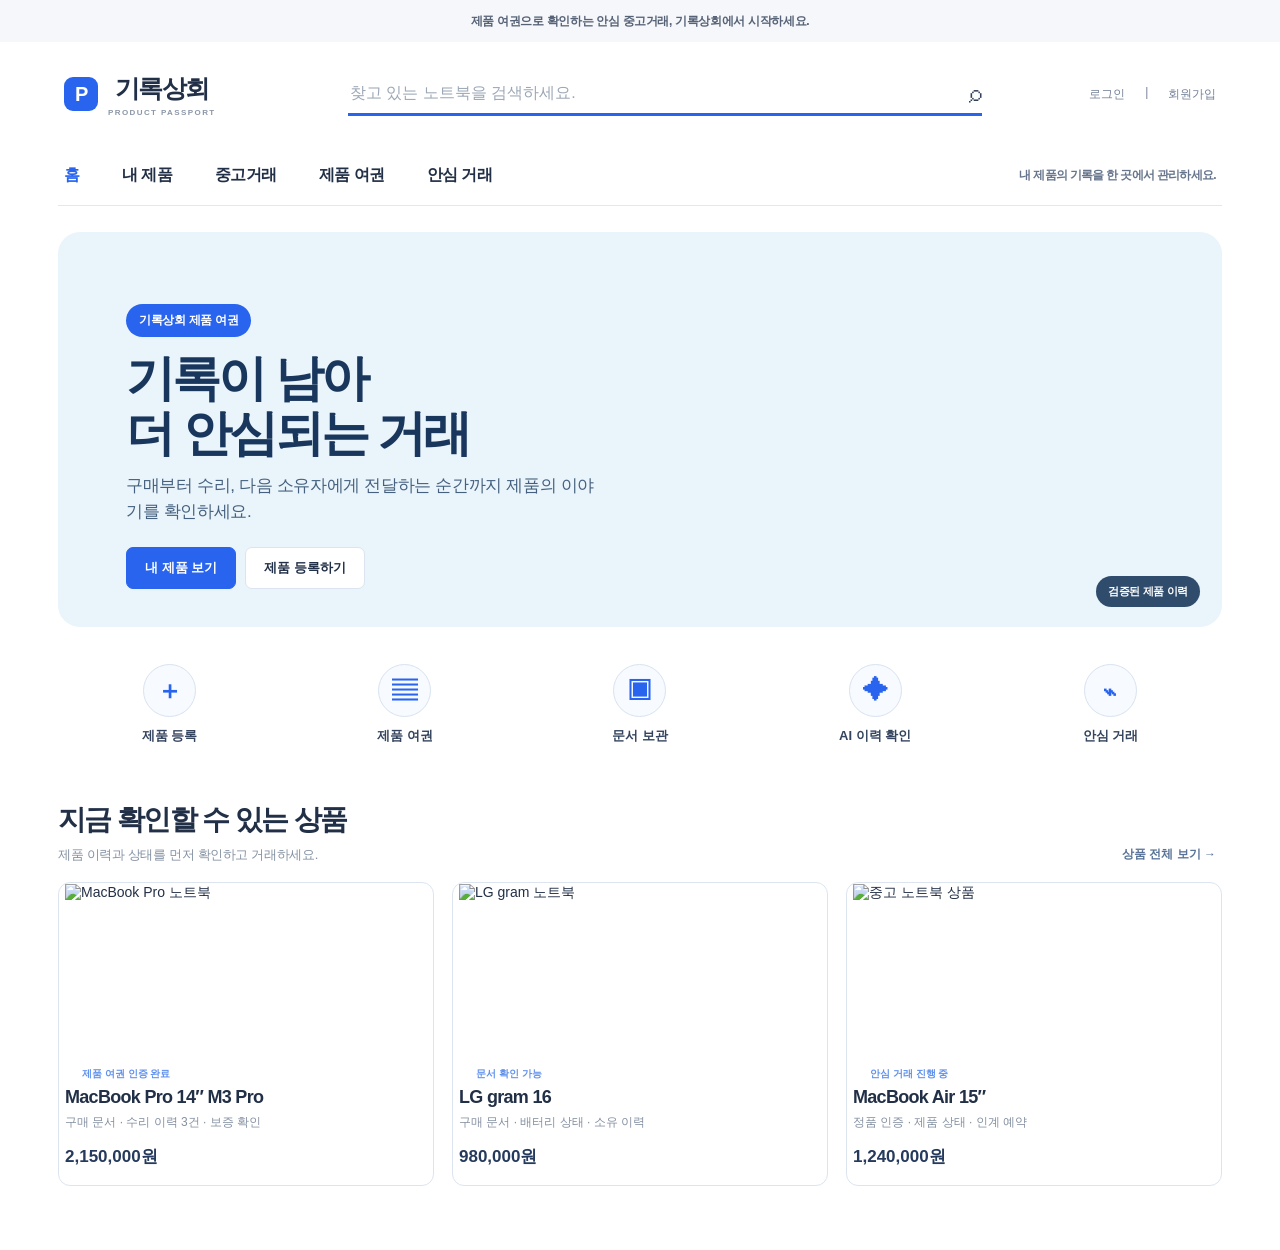
==== src/main/resources/static/index.html @ 80c83b2c "feat: 제품 여권 랜딩 페이지 추가" ====
<!doctype html>
<html lang="ko">
<head>
  <meta charset="utf-8">
  <meta name="viewport" content="width=device-width, initial-scale=1">
  <title>기록상회</title>
  <link rel="icon" type="image/svg+xml" href="/favicon.svg">
  <style>
    :root{--blue:#2864ee;--blue-50:#edf3ff;--ink:#223047;--muted:#8490a0;--line:#dce4ef;--panel:#fff;--canvas:#f4f7fb;--soft:#edf2f8;--green:#2f9b78;--orange:#f6a04b;--red:#ef7070}*{box-sizing:border-box}body{margin:0;background:var(--canvas);color:var(--ink);font-family:Pretendard,"Segoe UI","Malgun Gothic",sans-serif;font-size:12px;letter-spacing:-.35px}button,input,textarea{font:inherit}button{cursor:pointer;border:0;background:none;color:inherit}button:focus-visible,a:focus-visible,input:focus-visible{outline:2px solid var(--blue);outline-offset:2px}.app{min-height:100vh;display:flex}.side{position:fixed;inset:0 auto 0 0;width:190px;background:#fff;border-right:1px solid var(--line);padding:18px 9px;z-index:5}.logo{display:flex;align-items:center;gap:8px;padding:4px 8px 21px;font-size:13px;font-weight:800}.logo-mark{display:grid;place-items:center;width:23px;height:23px;border-radius:5px;background:var(--blue);color:#fff;font-size:13px}.logo small{display:block;color:#9ba6b6;font-size:7px;letter-spacing:1.1px;margin-top:2px;font-weight:600}.side-label{color:#a0aab9;font-size:7px;letter-spacing:1.4px;padding:10px 12px 7px}.nav{display:grid;gap:3px}.nav button{display:flex;width:100%;align-items:center;gap:9px;padding:9px 11px;border-radius:5px;text-align:left;color:#738196;font-size:10px}.nav button:hover{background:#f5f8fc}.nav button.active{background:#e8f0ff;color:var(--blue);font-weight:700}.nav-icon{width:14px;text-align:center;font-size:13px}.side-divider{height:1px;background:var(--line);margin:12px 8px}.account{position:absolute;bottom:16px;left:12px;right:12px;border:1px solid var(--line);border-radius:7px;padding:10px;display:flex;gap:8px;align-items:center;color:#78869a}.avatar{display:grid;place-items:center;width:20px;height:20px;border-radius:50%;background:#e7edf6;color:#8092ab;font-size:8px}.account strong{display:block;color:#5b6980;font-size:9px}.account span{display:block;font-size:7px;margin-top:3px}.main{margin-left:190px;min-width:0;flex:1}.top{height:48px;background:#fff;border-bottom:1px solid var(--line);display:flex;align-items:center;justify-content:space-between;padding:0 25px;font-size:9px;color:#8b97a8}.crumb{display:flex;align-items:center;gap:7px}.crumb strong{font-weight:600;color:#53627a}.top-right{display:flex;gap:18px;align-items:center}.page{display:none;max-width:1220px;margin:0 auto;padding:25px 32px 42px}.page.active{display:block}.page-title{display:flex;align-items:center;justify-content:space-between;margin-bottom:17px}.page-title h1{font-size:18px;letter-spacing:-.8px;margin:0 0 4px}.page-title p{margin:0;color:#8c98aa;font-size:9px}.button{border:1px solid var(--line);background:#fff;border-radius:4px;padding:7px 12px;font-size:9px;font-weight:600}.button.primary{background:var(--blue);border-color:var(--blue);color:#fff}.button.small{font-size:8px;padding:5px 9px}.summary{display:grid;grid-template-columns:repeat(3,1fr);gap:8px;margin-bottom:15px}.sum{background:#fff;border:1px solid var(--line);border-radius:6px;padding:11px 13px}.sum span{display:block;font-size:8px;color:#8f9aab;margin-bottom:7px}.sum strong{font-size:18px}.sum em{font-style:normal;color:#8f9aab;font-size:8px;margin-left:3px}.section-head{display:flex;justify-content:space-between;align-items:center;margin:13px 0 9px}.section-head h2{font-size:11px;margin:0}.search{width:160px;height:24px;border:1px solid var(--line);border-radius:4px;padding:0 8px;font-size:8px;background:#fff}.product-list{display:grid;gap:8px}.product{min-height:68px;display:grid;grid-template-columns:72px 1fr 86px;align-items:center;gap:12px;padding:9px;background:#fff;border:1px solid #cbd8eb;border-radius:6px}.laptop{height:47px;border-radius:4px;background:#e5ebf3;position:relative;overflow:hidden}.laptop:before{content:'';position:absolute;left:18px;right:18px;top:9px;height:25px;background:#c0ccdb;border-radius:2px}.laptop:after{content:'';position:absolute;left:10px;right:10px;bottom:8px;height:5px;background:#b3c0d0;border-radius:4px}.eyebrow{font-size:7px;color:#6091ed;font-weight:700}.product h3{font-size:10px;margin:3px 0}.meta{font-size:7px;color:#8e9aac}.chip{display:inline-block;background:#f0f4f9;border-radius:3px;padding:3px 5px;color:#7f8da1;font-size:7px;margin-top:5px}.product-action{text-align:right}.product-action button{border:1px solid #bdcbe0;border-radius:4px;padding:5px 8px;font-size:7px;color:#5a6f8f;background:#fff}.workspace{display:grid;grid-template-columns:145px minmax(0,1fr) 158px;min-height:440px;background:#fff;border:1px solid #bdcbe0;border-radius:6px;overflow:hidden}.passport-side{border-right:1px solid var(--line);padding:13px 10px}.mini-device{border:1px solid var(--line);padding:8px;border-radius:5px;font-size:8px;margin:12px 0}.mini-device .laptop{height:34px;margin-bottom:7px}.side-menu{display:grid;gap:3px}.side-menu button{font-size:8px;text-align:left;padding:7px;border-radius:4px;color:#7d8ca0}.side-menu button.active{background:#e8f0ff;color:var(--blue)}.passport-main{padding:16px}.passport-top{display:flex;justify-content:space-between;align-items:flex-start}.passport-top h2{font-size:15px;margin:0 0 4px}.passport-top p{font-size:8px;color:#8b98aa;margin:0}.timeline{border:1px solid #d6e0ed;border-radius:5px;margin-top:14px;padding:12px 16px}.timeline h3{font-size:9px;margin:0 0 12px}.event{position:relative;border-left:1px solid #cfd9e8;padding:0 0 15px 14px}.event:last-child{padding-bottom:0}.event:before{content:'';position:absolute;left:-4px;top:2px;width:6px;height:6px;background:var(--blue);border-radius:50%;box-shadow:0 0 0 2px #fff}.event .date{font-size:7px;color:#8491a2}.event strong{display:block;font-size:8px;margin:4px 0}.event p{margin:0;color:#7e8ba0;font-size:7px}.passport-right{border-left:1px solid var(--line);background:#fbfcfe;padding:13px 10px}.info-card{border:1px solid var(--line);border-radius:5px;padding:10px;margin-bottom:10px}.info-card h3{font-size:8px;margin:0 0 9px}.info-row{display:flex;justify-content:space-between;font-size:7px;color:#8794a6;margin:5px 0}.info-row b{color:#607090}.ai-card{background:#edf4ff;border-radius:5px;padding:9px}.ai-card h3{font-size:8px;margin:0 0 6px}.bubble{background:#fff;border-radius:4px;padding:7px;font-size:7px;color:#7b8aa2;margin:5px 0}.register{background:#fff;border:1px solid #bdcbe0;border-radius:6px;overflow:hidden}.register-bar{height:27px;border-bottom:1px solid var(--line);display:flex;align-items:center;justify-content:space-between;padding:0 13px;font-size:8px}.register-body{padding:21px 28px}.steps{display:flex;gap:42px;align-items:center;margin:12px 0 20px;color:#8b97a9;font-size:8px}.step{display:flex;align-items:center;gap:5px}.num{display:grid;place-items:center;border:1px solid #b7c4d5;width:14px;height:14px;border-radius:50%;font-size:7px}.step.active{color:var(--blue)}.step.active .num{background:var(--blue);color:#fff;border-color:var(--blue)}.two-col{display:grid;grid-template-columns:1fr 1.05fr;gap:10px}.form-card,.upload-card{border:1px solid #d5dfec;border-radius:5px;padding:13px}.form-card h3,.upload-card h3{font-size:9px;margin:0 0 10px}.field{margin:7px 0}.field label{font-size:7px;color:#8794a7;display:block;margin-bottom:3px}.field input{border:1px solid #d7e0ec;border-radius:3px;width:100%;height:24px;padding:0 7px;font-size:8px}.drop{height:72px;border:1px dashed #bdcce0;border-radius:4px;display:grid;place-items:center;color:#8b9ab0;font-size:8px;text-align:center}.doc-preview{margin-top:8px;background:#eaf2ff;border:1px solid #b9d1fa;border-radius:4px;padding:8px;font-size:7px;color:#6d82a5}.docs{display:grid;grid-template-columns:145px minmax(0,1fr);border:1px solid #bdcbe0;border-radius:6px;overflow:hidden;background:#fff}.docs-left{padding:13px 10px;border-right:1px solid var(--line)}.docs-right{padding:15px}.docs-right h2{font-size:14px;margin:0}.alert{margin:11px 0;border:1px solid #fac78f;background:#fff7ed;color:#b36e25;border-radius:4px;padding:8px;font-size:8px}.doc-row{display:grid;grid-template-columns:30px 1fr 88px 55px;align-items:center;gap:8px;border:1px solid var(--line);border-radius:4px;padding:8px;margin:7px 0;font-size:8px}.pdf{display:grid;place-items:center;width:27px;height:32px;border-radius:3px;background:#eff3f8;color:#8091a9;font-size:7px}.doc-row small{display:block;color:#8a97a9;font-size:7px;margin-top:3px}.open{color:var(--green)}.private{color:#6386c8}.market{display:grid;grid-template-columns:1fr 1.1fr;gap:12px}.market-card{background:#fff;border:1px solid #bdcbe0;border-radius:6px;padding:20px}.market-card h2{font-size:15px;margin:8px 0}.market-device{height:100px;background:#e6edf5;border-radius:5px;margin-bottom:13px;display:grid;place-items:center}.market-device .laptop{width:115px;height:66px}.price{font-weight:800;font-size:17px}.option{display:flex;gap:6px;margin:10px 0}.option button{border:1px solid var(--line);border-radius:4px;padding:6px 10px;font-size:8px}.option button.active{border-color:#b9d0fb;color:var(--blue);background:#edf4ff}.checklist{border:1px solid var(--line);border-radius:5px;padding:13px}.checklist h3{font-size:9px;margin:0 0 8px}.checklist p{font-size:8px;color:#7f8da1;margin:7px 0}.score{margin-top:13px;background:#eff5ff;padding:11px;border-radius:4px;color:#6385be;font-size:8px}.trade{background:#fff;border:1px solid #bdcbe0;border-radius:6px;padding:22px}.trade h2{font-size:16px;margin:0 0 6px}.progress{display:flex;justify-content:space-between;margin:24px 0}.progress-step{text-align:center;color:#8794a6;font-size:8px;flex:1;position:relative}.progress-step:before{content:'';display:block;margin:0 auto 6px;width:15px;height:15px;border:1px solid #b7c6da;border-radius:50%;background:#fff}.progress-step.done{color:var(--blue)}.progress-step.done:before{background:var(--blue);border-color:var(--blue);box-shadow:inset 0 0 0 4px #fff}.trade-summary{border:1px solid #d2deeb;border-radius:5px;padding:12px;display:flex;justify-content:space-between;align-items:center;font-size:8px}.handover{display:grid;grid-template-columns:1fr 1fr;gap:10px;margin:12px 0}.handover .info-card{margin:0;min-height:82px}.disabled{background:#e8edf4;color:#9aa6b6;border-color:#e8edf4;float:right;margin-top:4px}.back{color:#657a9c;font-size:8px;margin-bottom:8px}.mobile-menu{display:none}
    /* Readability scale */
    body{font-size:14px}.side{width:220px}.main{margin-left:220px}.logo{font-size:16px}.logo-mark{width:28px;height:28px;font-size:16px}.logo small{font-size:8px}.side-label{font-size:8px}.nav button{font-size:12px;padding:11px 12px}.nav-icon{font-size:15px}.account strong{font-size:11px}.account span{font-size:8px}.top{height:56px;font-size:11px}.page{max-width:1100px;padding:31px 40px 48px}.page-title h1{font-size:23px}.page-title p{font-size:11px}.button{font-size:11px;padding:9px 14px}.button.small{font-size:9px;padding:6px 10px}.sum span{font-size:10px}.sum strong{font-size:22px}.sum em{font-size:10px}.section-head h2{font-size:13px}.search{height:28px;width:185px;font-size:10px}.product{min-height:82px;grid-template-columns:85px 1fr 105px;padding:11px;gap:14px}.laptop{height:58px}.laptop:before{top:11px;height:31px}.product h3{font-size:12px}.eyebrow,.meta,.chip,.product-action button{font-size:9px}.chip{padding:4px 6px}.workspace{grid-template-columns:165px minmax(0,1fr) 185px;min-height:360px}.passport-side,.passport-right{padding:15px 12px}.mini-device,.side-menu button{font-size:10px}.passport-main{padding:20px}.passport-top h2{font-size:18px}.passport-top p,.timeline h3{font-size:10px}.event .date,.event p{font-size:9px}.event strong{font-size:10px}.info-card h3,.info-row,.ai-card h3,.bubble{font-size:9px}.register-bar{height:34px;font-size:10px}.register-body{padding:25px 32px}.steps{font-size:10px}.num{width:17px;height:17px;font-size:8px}.form-card h3,.upload-card h3{font-size:11px}.field label,.field input,.drop,.doc-preview{font-size:9px}.field input{height:29px}.docs-left,.docs-right{padding:18px}.docs-right h2{font-size:17px}.alert,.doc-row,.pdf,.doc-row small{font-size:9px}.market-card{padding:24px}.market-card h2{font-size:18px}.price{font-size:20px}.option button,.checklist h3,.checklist p,.score,.trade-summary,.progress-step,.back{font-size:10px}.trade h2{font-size:20px}.trade{padding:28px}
    @media(max-width:780px){.side{transform:translateX(-100%);transition:.2s}.side.open{transform:none}.main{margin-left:0}.top{padding:0 15px}.mobile-menu{display:block}.page{padding:22px 16px}.workspace{grid-template-columns:1fr}.passport-side,.passport-right{display:none}.summary{gap:5px}.sum{padding:10px}.product{grid-template-columns:60px 1fr 78px;gap:8px}.market,.two-col{grid-template-columns:1fr}.docs{grid-template-columns:1fr}.docs-left{display:none}.top-right{gap:7px}.top-right span{display:none}.doc-row{grid-template-columns:28px 1fr 50px}.doc-row .doc-state{display:none}}
    /* Screen 04: ownership transfer and QR handover */
    .handover-screen{background:#fff;border:1px solid #bdcbe0;border-radius:6px;overflow:hidden}.handover-bar{height:34px;border-bottom:1px solid var(--line);padding:0 14px;display:flex;align-items:center;justify-content:space-between;font-size:10px}.handover-body{padding:25px 32px}.handover-title{margin-bottom:18px}.handover-title h1{font-size:21px;margin:0 0 5px}.handover-title p{margin:0;color:#8795a7;font-size:10px}.handover-grid{display:grid;grid-template-columns:1fr 1.05fr;gap:12px}.handover-panel{border:1px solid #d3dfed;border-radius:5px;padding:14px}.handover-panel h2{font-size:11px;margin:0 0 11px}.transfer-product{display:flex;gap:10px;align-items:center;border:1px solid #d4e0ef;border-radius:4px;padding:9px}.transfer-product .laptop{width:57px;height:40px;flex-shrink:0}.transfer-product strong{display:block;font-size:9px}.transfer-product span{display:block;color:#8491a4;font-size:8px;margin-top:4px}.check-title{font-size:9px;font-weight:700;margin:15px 0 6px}.check-line{font-size:8px;color:#74839a;margin:5px 0}.check-line::before{content:'✓';display:inline-grid;place-items:center;width:11px;height:11px;border-radius:3px;background:var(--blue);color:#fff;font-size:7px;margin-right:5px}.qr-box{height:140px;background:#f8fafc;border:1px solid #d6e0ed;border-radius:5px;display:grid;place-items:center}.qr-copy{text-align:center;color:#8693a5;font-size:8px;margin-top:9px}.handover-footer{display:flex;justify-content:flex-end;margin-top:12px}.handover-footer .button{min-width:90px}@media(max-width:780px){.handover-body{padding:20px 16px}.handover-grid{grid-template-columns:1fr}.qr-box{height:120px}}
    /* Landing page */
    .landing-page{max-width:none;margin:0;padding:0 0 64px;background:#fff;min-height:100vh}.landing-shell{max-width:1220px;margin:0 auto;padding:0 28px}.landing-notice{height:42px;background:#f5f7fa;color:#566276;display:grid;place-items:center;font-size:12px;font-weight:700}.landing-head{height:104px;display:grid;grid-template-columns:260px minmax(260px,1fr) 210px;align-items:center;gap:30px}.landing-logo{display:flex;align-items:center;gap:10px;font-size:25px;font-weight:800;letter-spacing:-1.5px}.landing-logo .logo-mark{width:34px;height:34px;border-radius:9px;font-size:20px}.landing-logo small{display:block;font-size:8px;letter-spacing:1.4px;color:#8b97a8;margin-top:3px}.landing-search{border-bottom:3px solid var(--blue);display:flex;align-items:center;height:43px}.landing-search input{border:0;outline:0;width:100%;font-size:16px;color:#31425d}.landing-search input::placeholder{color:#9ca7b6}.landing-search span{font-size:25px;color:#2f405b}.landing-account{display:flex;justify-content:flex-end;gap:14px;color:#758198;font-size:12px}.landing-nav{height:60px;display:flex;align-items:center;gap:31px;border-bottom:1px solid #e3e8ef}.landing-nav button{font-size:16px;font-weight:800;letter-spacing:-.7px}.landing-nav button:first-child{color:var(--blue)}.landing-nav .landing-nav-more{margin-left:auto;color:#66758c;font-size:12px;font-weight:700}.landing-hero{position:relative;margin-top:26px;min-height:395px;overflow:hidden;border-radius:22px;background:#e9f4fb url('/images/hero-laptop-passport.png') center/cover no-repeat}.landing-copy{position:absolute;left:68px;top:72px;max-width:480px}.landing-copy .landing-eyebrow{display:inline-block;background:var(--blue);color:#fff;padding:8px 13px;border-radius:99px;font-size:12px;font-weight:800}.landing-copy h1{margin:14px 0 12px;font-size:49px;line-height:1.12;letter-spacing:-3px;color:#19365d}.landing-copy p{font-size:17px;line-height:1.55;color:#46617f;margin:0 0 22px}.landing-actions{display:flex;gap:9px}.landing-actions .button{padding:11px 18px;font-size:13px;border-radius:7px}.shortcut-grid{display:grid;grid-template-columns:repeat(5,1fr);gap:12px;margin:36px 0 55px}.shortcut{display:grid;justify-items:center;gap:10px;color:#34445e;font-size:13px;font-weight:800}.shortcut i{width:53px;height:53px;border:1px solid #d8e3f1;border-radius:50%;background:#f7faff;display:grid;place-items:center;color:var(--blue);font-style:normal;font-size:25px}.landing-section-head{display:flex;align-items:flex-end;justify-content:space-between;margin-bottom:18px}.landing-section-head h2{margin:0;font-size:28px;letter-spacing:-1.6px}.landing-section-head p{margin:7px 0 0;color:#8592a3;font-size:13px}.landing-section-head button{font-size:12px;color:#587298;font-weight:700}.landing-products{display:grid;grid-template-columns:repeat(3,1fr);gap:18px}.landing-product{overflow:hidden;border:1px solid #dce5ef;border-radius:12px;background:#fff;text-align:left;transition:transform .18s,box-shadow .18s}.landing-product:hover{transform:translateY(-3px);box-shadow:0 10px 25px rgba(46,77,116,.12)}.landing-product img{display:block;width:100%;height:180px;object-fit:cover}.landing-product:nth-child(2) img{object-position:70% center}.landing-product:nth-child(3) img{object-position:100% center}.landing-product-copy{padding:17px}.landing-product-copy .eyebrow{font-size:10px}.landing-product h3{margin:6px 0;font-size:18px;letter-spacing:-.7px}.landing-product p{margin:0;color:#8490a1;font-size:12px}.landing-price{display:block;margin-top:14px;font-size:17px;font-weight:800;color:#253a5c}.landing-badge{position:absolute;right:22px;bottom:20px;border-radius:99px;background:rgba(28,58,93,.9);color:#fff;padding:8px 12px;font-size:11px;font-weight:700}.landing-page~*{ }body:has(#landing.active){background:#fff}body:has(#landing.active) .side{display:none}body:has(#landing.active) .main{margin-left:0}body:has(#landing.active) .top{display:none}@media(max-width:780px){.landing-shell{padding:0 16px}.landing-notice{height:36px;font-size:10px}.landing-head{height:74px;grid-template-columns:1fr auto;gap:12px}.landing-logo{font-size:20px}.landing-logo .logo-mark{width:29px;height:29px}.landing-search{grid-row:2;grid-column:1/3;height:37px}.landing-head{height:123px}.landing-account{font-size:10px;gap:8px}.landing-nav{height:49px;gap:17px;overflow:auto}.landing-nav button{white-space:nowrap;font-size:13px}.landing-nav .landing-nav-more{display:none}.landing-hero{margin-top:17px;min-height:410px;background-position:65% center}.landing-copy{left:26px;top:42px;max-width:280px}.landing-copy h1{font-size:34px;letter-spacing:-2px}.landing-copy p{font-size:13px;max-width:235px}.landing-actions .button{font-size:11px;padding:9px 12px}.shortcut-grid{grid-template-columns:repeat(5,1fr);gap:4px;margin:26px 0 40px}.shortcut{font-size:10px;text-align:center}.shortcut i{width:41px;height:41px;font-size:19px}.landing-section-head h2{font-size:22px}.landing-products{grid-template-columns:1fr;gap:11px}.landing-product{display:grid;grid-template-columns:120px 1fr}.landing-product img{height:130px}.landing-product-copy{padding:14px}.landing-product h3{font-size:15px}.landing-price{font-size:14px;margin-top:8px}}
  </style>
</head>
<body>
  <div class="app">
    <aside class="side" id="side">
      <div class="logo"><span class="logo-mark">▣</span><span>기록상회<small>PRODUCT PASSPORT</small></span></div>
      <div class="side-label">WORKSPACE</div>
      <nav class="nav">
        <button class="active" data-page="home"><span class="nav-icon">▦</span>내 제품</button>
        <button data-page="documents"><span class="nav-icon">▧</span>문서 보관함</button>
        <button data-page="ai"><span class="nav-icon">✦</span>AI 이력 검색</button>
        <div class="side-divider"></div>
        <button data-page="trade"><span class="nav-icon">⇄</span>거래 · 소유권 이전</button>
      </nav>
      <div class="account"><span class="avatar">김</span><div><strong>김기록</strong><span>내 계정</span></div></div>
    </aside>
    <main class="main">
      <section class="landing-page page active" id="landing">
        <div class="landing-notice">제품 여권으로 확인하는 안심 중고거래, 기록상회에서 시작하세요.</div>
        <div class="landing-shell">
          <div class="landing-head">
            <button class="landing-logo" data-page="landing"><span class="logo-mark">P</span><span>기록상회<small>PRODUCT PASSPORT</small></span></button>
            <label class="landing-search"><input aria-label="상품 검색" placeholder="찾고 있는 노트북을 검색하세요."><span>⌕</span></label>
            <div class="landing-account"><button>로그인</button><span>|</span><button>회원가입</button></div>
          </div>
          <nav class="landing-nav">
            <button data-page="landing">홈</button><button data-page="home">내 제품</button><button data-page="market">중고거래</button><button data-page="passport">제품 여권</button><button data-page="trade">안심 거래</button><button class="landing-nav-more">내 제품의 기록을 한 곳에서 관리하세요.</button>
          </nav>
          <section class="landing-hero">
            <div class="landing-copy"><span class="landing-eyebrow">기록상회 제품 여권</span><h1>기록이 남아<br>더 안심되는 거래</h1><p>구매부터 수리, 다음 소유자에게 전달하는 순간까지 제품의 이야기를 확인하세요.</p><div class="landing-actions"><button class="button primary" data-page="home">내 제품 보기</button><button class="button" data-page="register">제품 등록하기</button></div></div>
            <span class="landing-badge">검증된 제품 이력</span>
          </section>
          <div class="shortcut-grid"><button class="shortcut" data-page="register"><i>＋</i><span>제품 등록</span></button><button class="shortcut" data-page="passport"><i>▤</i><span>제품 여권</span></button><button class="shortcut" data-page="documents"><i>▣</i><span>문서 보관</span></button><button class="shortcut" data-page="ai"><i>✦</i><span>AI 이력 확인</span></button><button class="shortcut" data-page="trade"><i>⌁</i><span>안심 거래</span></button></div>
          <div class="landing-section-head"><div><h2>지금 확인할 수 있는 상품</h2><p>제품 이력과 상태를 먼저 확인하고 거래하세요.</p></div><button data-page="market">상품 전체 보기 →</button></div>
          <div class="landing-products">
            <button class="landing-product" data-page="passport"><img src="/images/hero-laptop-passport.png" alt="MacBook Pro 노트북"><span class="landing-product-copy"><span class="eyebrow">제품 여권 인증 완료</span><h3>MacBook Pro 14″ M3 Pro</h3><p>구매 문서 · 수리 이력 3건 · 보증 확인</p><b class="landing-price">2,150,000원</b></span></button>
            <button class="landing-product" data-page="passport"><img src="/images/hero-laptop-passport.png" alt="LG gram 노트북"><span class="landing-product-copy"><span class="eyebrow">문서 확인 가능</span><h3>LG gram 16</h3><p>구매 문서 · 배터리 상태 · 소유 이력</p><b class="landing-price">980,000원</b></span></button>
            <button class="landing-product" data-page="passport"><img src="/images/hero-laptop-passport.png" alt="중고 노트북 상품"><span class="landing-product-copy"><span class="eyebrow">안심 거래 진행 중</span><h3>MacBook Air 15″</h3><p>정품 인증 · 제품 상태 · 인계 예약</p><b class="landing-price">1,240,000원</b></span></button>
          </div>
        </div>
      </section>
      <header class="top"><div class="crumb"><button class="mobile-menu" id="menu">☰</button><span>⌂</span><span>/</span><strong id="crumb">내 제품</strong></div><div class="top-right"><span>예시 데이터로 둘러보기</span><span>◦</span><span>기록이 만드는 더 나은 거래</span></div></header>

      <section class="page" id="home">
        <div class="page-title"><div><h1>내 제품</h1><p>함께한 시간부터 다음 주인까지, 제품의 이야기를 모아보세요.</p></div><button class="button primary" data-page="register">＋ 새 제품 등록</button></div>
        <div class="summary"><div class="sum"><span>등록 제품</span><strong>2</strong><em>개</em></div><div class="sum"><span>구매한 제품</span><strong>1</strong><em>개</em></div><div class="sum"><span>최근 업데이트</span><strong style="font-size:11px">2026.09.21</strong></div></div>
        <div class="section-head"><h2>등록된 제품</h2><input class="search" placeholder="⌕ 제품명 또는 사양 검색"></div>
        <div class="product-list">
          <article class="product"><div class="laptop"></div><div><span class="eyebrow">여권 인증 완료</span><h3>MacBook Pro 14″ M3 Pro</h3><div class="meta">Apple · 구매일 2024.02.14 · 보유 중</div><span class="chip">M3 Pro · 18GB · 512GB</span></div><div class="product-action"><button data-page="passport">여권 보기 →</button></div></article>
          <article class="product"><div class="laptop"></div><div><span class="eyebrow">등록 정보 있음</span><h3>LG gram 16</h3><div class="meta">LG전자 · 구매일 2023.09.20 · 보유 중</div><span class="chip">Core i5 · 16GB · 256GB</span></div><div class="product-action"><button data-page="passport">관리 시작하기</button></div></article>
        </div>
      </section>

      <section class="page" id="passport">
        <div class="page-title"><div><div class="back">← 내 제품</div><h1>MacBook Pro 14″ M3 Pro</h1><p>제품의 관리 기록과 공개 가능한 여권 정보를 확인하세요.</p></div><button class="button">＋ 이력 추가</button></div>
        <div class="workspace"><aside class="passport-side"><div class="eyebrow">PRODUCT PASSPORT</div><div class="mini-device"><div class="laptop"></div><strong>MacBook Pro 14″</strong><div class="meta">M3 Pro · 보유 중</div></div><div class="side-menu"><button class="active">이력 타임라인</button><button>문서 보관함</button><button>AI 이력 검색</button><button>소유권 이전</button></div></aside><div class="passport-main"><div class="passport-top"><div><h2>제품 생애주기</h2><p>기록된 관리 이력을 시간순으로 확인합니다.</p></div><button class="button small">＋ 이력 추가</button></div><div class="timeline"><h3>제품의 타임라인</h3><div class="event"><div class="date">2024.08.12 · 수리</div><strong>Apple 가로수길 · 탑케이스 정품 교체</strong><p>배터리 교체 완료 · 성능 100%</p></div><div class="event"><div class="date">2024.03.15 · 점검</div><strong>정기 하드웨어 무상 점검</strong><p>Apple 공식 서비스센터 · 정상 작동</p></div><div class="event"><div class="date">2023.02.14 · 구매</div><strong>제품의 첫 이야기가 시작됐어요</strong><p>Apple 공식 스토어 · 구매 영수증 첨부</p></div></div></div><aside class="passport-right"><div class="info-card"><h3>여권 요약</h3><div class="info-row"><span>구매일</span><b>2024.02.14</b></div><div class="info-row"><span>보증 만료</span><b style="color:var(--blue)">2027.02.13</b></div><div class="info-row"><span>소유 / 교체</span><b>1 / 1</b></div><div class="info-row"><span>공개 문서</span><b>3</b></div></div><div class="ai-card"><h3>AI 이력 검색</h3><div class="bubble">배터리 교체 이력이 있나요?</div><div class="bubble" style="background:#dfeeff;color:#4f78bd">네, 2024년 3월 공식 서비스센터에서 배터리를 교체했어요.</div><div class="bubble">제품 이력에 대해 물어보세요</div></div></aside></div>
      </section>

      <section class="page" id="register"><div class="register"><div class="register-bar"><b>기록상회</b><span>저장 나가기</span></div><div class="register-body"><div class="page-title"><div><h1>새 제품 등록</h1><p>제품의 첫 이야기를 기록하고 디지털 여권을 발급하세요.</p></div></div><div class="steps"><span class="step active"><b class="num">1</b>기본 정보</span><span class="step active"><b class="num">2</b>문서 업로드</span><span class="step"><b class="num">3</b>검토 · 저장</span></div><div class="two-col"><section class="form-card"><h3>노트북 정보</h3><div class="field"><label>제조사</label><input value="Apple"></div><div class="field"><label>모델명</label><input value="MacBook Pro 14″ M3 Pro"></div><div class="field"><label>시리얼 번호</label><input value="예: FVF5XKJXQ0SD"></div><p class="meta">제품 식별을 위해 필요한 정보만 수집합니다.</p></section><section class="upload-card"><h3>구매 문서 업로드</h3><div class="drop">＋<br>영수증 또는 명세서 파일을 올리세요<br><span class="meta">JPG, PNG, PDF · 최대 10MB</span></div><div class="doc-preview"><b>AI 추출 결과 · 사용자 확인 필요</b><br><br>구매일 <span style="margin-left:38px">2024.02.14</span><br>구매처 <span style="margin-left:38px">Apple 가로수길</span><button class="button small" style="float:right">수정하기</button></div></section></div><div style="text-align:right;margin-top:12px"><button class="button primary">검토하고 저장</button></div></div></div></section>

      <section class="page" id="documents"><div class="docs"><aside class="docs-left"><div class="eyebrow">PRODUCT PASSPORT</div><div class="side-menu" style="margin-top:15px"><button class="active">문서 보관함</button><button>영수증 1</button><button>수리 명세서 1</button><button>보증 문서 1</button></div></aside><div class="docs-right"><div class="page-title"><div><h2>MacBook Pro 14″ 문서</h2><p>문서별 공개 범위와 AI 검수 상태를 관리합니다.</p></div><button class="button primary">＋ 문서 업로드</button></div><div class="alert"><b>개인정보 안내</b><br>문서에 포함된 개인정보는 공개 전 마스킹이 필요합니다.</div><div class="doc-row"><span class="pdf">PDF</span><div><b>구매영수증.pdf</b><small>2024.02.14 · 1.2MB</small></div><span class="open">공개 · AI 검수 완료</span><button class="button small">공개 설정</button></div><div class="doc-row"><span class="pdf">PDF</span><div><b>AppleCare+ 보증서.pdf</b><small>2024.02.14 · 0.8MB</small></div><span class="open">공개 가능</span><button class="button small">공개 설정</button></div><div class="doc-row"><span class="pdf">PDF</span><div><b>수리명세서_240520.pdf</b><small>2024.05.20 · 0.9MB</small></div><span class="private">나만 보기</span><button class="button small">공개 설정</button></div></div></div></section>

      <section class="page" id="market"><div class="page-title"><div><div class="back">← 기록상회 마켓</div><h1>MacBook Pro 판매하기</h1><p>관리 이력과 제품 여권을 함께 보여주면 더 신뢰받을 수 있어요.</p></div></div><div class="market"><section class="market-card"><div class="market-device"><div class="laptop"></div></div><span class="eyebrow">여권 인증 완료</span><h2>MacBook Pro 14″ M3 Pro</h2><div class="meta">2023.12 구매 · 이력 3건</div><div class="price">2,150,000원</div><div class="option"><button class="active">즉시 거래</button><button>직거래 선호</button></div><div class="field"><label>판매 설명</label><input value="실사용으로 깨끗하게 관리한 제품입니다."></div></section><section class="market-card"><div class="checklist"><h3>구매자에게 공개되는 여권</h3><p>✓ 제품 최초 등록 정보</p><p>✓ 수리 / 점검 이력 3건</p><p>✓ 공개 문서 및 보증 기간</p></div><div class="checklist" style="margin-top:10px"><h3>공개되지 않는 정보</h3><p>이전 소유자의 연락처, 결제 정보, 비공개 문서는 전달되지 않아요.</p></div><div class="score"><b>신뢰 점수</b><strong style="float:right;font-size:16px">92 / 100</strong><br><br>공식 문서와 관리 이력이 확인된 제품입니다.</div><button class="button primary" style="float:right;margin-top:12px">판매글 미리보기</button></section></div></section>

      <section class="page" id="trade"><div class="trade"><div class="back">← 거래 상세 보기 #20260923</div><h2>거래 진행 중</h2><p class="meta">제품의 실물과 이력을 확인하고 다음 소유자에게 안전하게 전달하세요.</p><div class="progress"><span class="progress-step done">거래 준비</span><span class="progress-step done">현장 확인</span><span class="progress-step">제품 인수</span><span class="progress-step">소유권 이전</span></div><div class="trade-summary"><div><b>MacBook Pro 14″ M3 Pro</b><br><span class="meta">2,150,000원 · 구매자 김OO · 2026.09.21 14:00</span></div><a style="color:var(--blue)">제품 여권 보기</a></div><div class="handover"><div class="info-card"><h3>판매자가 해야 할 일</h3><div class="meta">✓ 제품의 외관·작동 상태 확인<br>✓ 구매자에게 QR 코드 제시</div></div><div class="info-card"><h3>구매자가 해야 할 일</h3><div class="meta">✓ 제품 실물·사양 확인<br>✓ 제품 여권과 소유권 인수</div></div></div><button class="button disabled">2차 확인을 완료한 뒤 진행</button></div></section>
    </main>
  </div>
  <script>
    const pageNames={home:'내 제품',passport:'제품 여권',register:'새 제품 등록',documents:'문서 보관함',ai:'AI 이력 검색',market:'중고 거래',trade:'거래 · 소유권 이전'};
    const show=(name)=>{const target=(name==='documents'||name==='ai')?'passport':name;document.querySelectorAll('.page').forEach(page=>page.classList.toggle('active',page.id===target));document.querySelectorAll('[data-page]').forEach(button=>button.classList.toggle('active',button.dataset.page===name));document.querySelector('#crumb').textContent=pageNames[name];document.querySelector('#side').classList.remove('open');window.scrollTo(0,0)};
    pageNames.landing='홈';
    document.addEventListener('click',(event)=>{const target=event.target.closest('[data-page]');if(target)show(target.dataset.page)});
    document.querySelector('#trade').innerHTML=`
      <div class="handover-screen">
        <div class="handover-bar"><b>기록상회</b><span>도움말</span></div>
        <div class="handover-body">
          <div class="handover-title"><h1>소유권 이전</h1><p>제품의 이력은 이어가고, 이전 소유자의 개인정보는 안전하게 분리합니다.</p></div>
          <div class="handover-grid">
            <section class="handover-panel">
              <h2>이전할 제품</h2>
              <div class="transfer-product"><div class="laptop"></div><div><span class="eyebrow">여권 인증 완료</span><strong>MacBook Pro 14″ M3 Pro</strong><span>DFP-81A-7D39 · 보유 중</span></div></div>
              <div class="check-title">전달되는 정보</div>
              <div class="check-line">제품 기본 정보와 공개된 이력</div>
              <div class="check-line">공개 문서와 보증 기간</div>
              <div class="check-line">제품 사용·관리 이력</div>
              <div class="check-title">전달되지 않는 정보</div>
              <div class="meta">이전 소유자의 이름, 연락처, 결제 정보와 비공개 문서는 전달되지 않습니다.</div>
            </section>
            <section class="handover-panel">
              <h2>일회성 인계 QR</h2>
              <div class="qr-box" aria-label="소유권 이전 QR 코드">
                <svg viewBox="0 0 150 150" width="112" height="112" aria-hidden="true"><rect width="150" height="150" fill="#fff"/><g fill="#17253b"><path d="M10 10h38v38H10zM17 17h24v24H17zM24 24h10v10H24zM102 10h38v38h-38zM109 17h24v24h-24zM116 24h10v10h-10zM10 102h38v38H10zM17 109h24v24H17zM24 116h10v10H24zM62 12h10v11H62zM78 20h11v10H78zM56 35h12v12H56zM74 42h10v10H74zM88 54h12v12H88zM56 62h10v10H56zM70 66h12v12H70zM88 74h10v10H88zM106 58h11v11h-11zM122 66h10v10h-10zM56 86h12v12H56zM72 94h10v10H72zM88 90h12v12H88zM106 86h12v12h-12zM122 102h10v12h-10zM56 110h10v10H56zM72 118h12v12H72zM92 110h10v12H92zM108 122h10v10h-10z"/></g></svg>
              </div>
              <div class="qr-copy">30분 후 만료 · 1회 사용<br><button class="button small" style="margin-top:7px">QR 코드 다시 생성</button></div>
            </section>
          </div>
          <div class="handover-footer"><button class="button primary">안전하게 소유권 이전</button></div>
        </div>
      </div>`;
    document.querySelector('#menu').addEventListener('click',()=>document.querySelector('#side').classList.toggle('open'));
  </script>
</body>
</html>
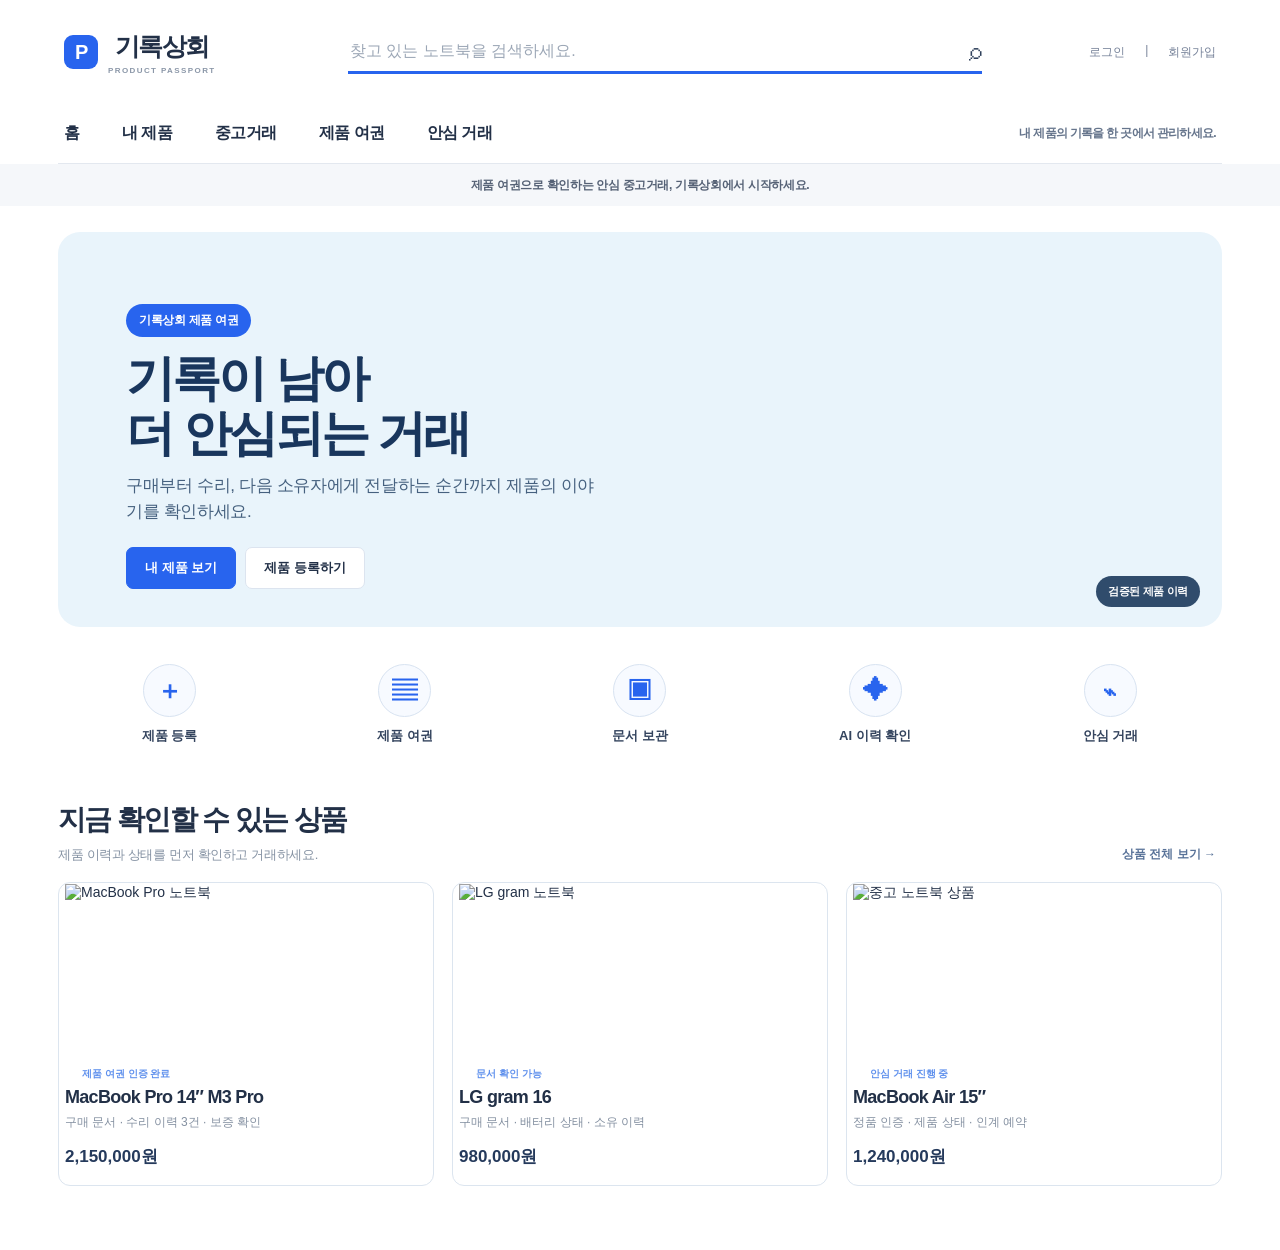
==== commit 84690f2f: "feat: 공통 상단 헤더 및 네비게이션 드롭다운 메뉴 추가" ====
--- a/src/main/resources/static/index.html
+++ b/src/main/resources/static/index.html
@@ -6,20 +6,32 @@
   <title>기록상회</title>
   <link rel="icon" type="image/svg+xml" href="/favicon.svg">
   <style>
-    :root{--blue:#2864ee;--blue-50:#edf3ff;--ink:#223047;--muted:#8490a0;--line:#dce4ef;--panel:#fff;--canvas:#f4f7fb;--soft:#edf2f8;--green:#2f9b78;--orange:#f6a04b;--red:#ef7070}*{box-sizing:border-box}body{margin:0;background:var(--canvas);color:var(--ink);font-family:Pretendard,"Segoe UI","Malgun Gothic",sans-serif;font-size:12px;letter-spacing:-.35px}button,input,textarea{font:inherit}button{cursor:pointer;border:0;background:none;color:inherit}button:focus-visible,a:focus-visible,input:focus-visible{outline:2px solid var(--blue);outline-offset:2px}.app{min-height:100vh;display:flex}.side{position:fixed;inset:0 auto 0 0;width:190px;background:#fff;border-right:1px solid var(--line);padding:18px 9px;z-index:5}.logo{display:flex;align-items:center;gap:8px;padding:4px 8px 21px;font-size:13px;font-weight:800}.logo-mark{display:grid;place-items:center;width:23px;height:23px;border-radius:5px;background:var(--blue);color:#fff;font-size:13px}.logo small{display:block;color:#9ba6b6;font-size:7px;letter-spacing:1.1px;margin-top:2px;font-weight:600}.side-label{color:#a0aab9;font-size:7px;letter-spacing:1.4px;padding:10px 12px 7px}.nav{display:grid;gap:3px}.nav button{display:flex;width:100%;align-items:center;gap:9px;padding:9px 11px;border-radius:5px;text-align:left;color:#738196;font-size:10px}.nav button:hover{background:#f5f8fc}.nav button.active{background:#e8f0ff;color:var(--blue);font-weight:700}.nav-icon{width:14px;text-align:center;font-size:13px}.side-divider{height:1px;background:var(--line);margin:12px 8px}.account{position:absolute;bottom:16px;left:12px;right:12px;border:1px solid var(--line);border-radius:7px;padding:10px;display:flex;gap:8px;align-items:center;color:#78869a}.avatar{display:grid;place-items:center;width:20px;height:20px;border-radius:50%;background:#e7edf6;color:#8092ab;font-size:8px}.account strong{display:block;color:#5b6980;font-size:9px}.account span{display:block;font-size:7px;margin-top:3px}.main{margin-left:190px;min-width:0;flex:1}.top{height:48px;background:#fff;border-bottom:1px solid var(--line);display:flex;align-items:center;justify-content:space-between;padding:0 25px;font-size:9px;color:#8b97a8}.crumb{display:flex;align-items:center;gap:7px}.crumb strong{font-weight:600;color:#53627a}.top-right{display:flex;gap:18px;align-items:center}.page{display:none;max-width:1220px;margin:0 auto;padding:25px 32px 42px}.page.active{display:block}.page-title{display:flex;align-items:center;justify-content:space-between;margin-bottom:17px}.page-title h1{font-size:18px;letter-spacing:-.8px;margin:0 0 4px}.page-title p{margin:0;color:#8c98aa;font-size:9px}.button{border:1px solid var(--line);background:#fff;border-radius:4px;padding:7px 12px;font-size:9px;font-weight:600}.button.primary{background:var(--blue);border-color:var(--blue);color:#fff}.button.small{font-size:8px;padding:5px 9px}.summary{display:grid;grid-template-columns:repeat(3,1fr);gap:8px;margin-bottom:15px}.sum{background:#fff;border:1px solid var(--line);border-radius:6px;padding:11px 13px}.sum span{display:block;font-size:8px;color:#8f9aab;margin-bottom:7px}.sum strong{font-size:18px}.sum em{font-style:normal;color:#8f9aab;font-size:8px;margin-left:3px}.section-head{display:flex;justify-content:space-between;align-items:center;margin:13px 0 9px}.section-head h2{font-size:11px;margin:0}.search{width:160px;height:24px;border:1px solid var(--line);border-radius:4px;padding:0 8px;font-size:8px;background:#fff}.product-list{display:grid;gap:8px}.product{min-height:68px;display:grid;grid-template-columns:72px 1fr 86px;align-items:center;gap:12px;padding:9px;background:#fff;border:1px solid #cbd8eb;border-radius:6px}.laptop{height:47px;border-radius:4px;background:#e5ebf3;position:relative;overflow:hidden}.laptop:before{content:'';position:absolute;left:18px;right:18px;top:9px;height:25px;background:#c0ccdb;border-radius:2px}.laptop:after{content:'';position:absolute;left:10px;right:10px;bottom:8px;height:5px;background:#b3c0d0;border-radius:4px}.eyebrow{font-size:7px;color:#6091ed;font-weight:700}.product h3{font-size:10px;margin:3px 0}.meta{font-size:7px;color:#8e9aac}.chip{display:inline-block;background:#f0f4f9;border-radius:3px;padding:3px 5px;color:#7f8da1;font-size:7px;margin-top:5px}.product-action{text-align:right}.product-action button{border:1px solid #bdcbe0;border-radius:4px;padding:5px 8px;font-size:7px;color:#5a6f8f;background:#fff}.workspace{display:grid;grid-template-columns:145px minmax(0,1fr) 158px;min-height:440px;background:#fff;border:1px solid #bdcbe0;border-radius:6px;overflow:hidden}.passport-side{border-right:1px solid var(--line);padding:13px 10px}.mini-device{border:1px solid var(--line);padding:8px;border-radius:5px;font-size:8px;margin:12px 0}.mini-device .laptop{height:34px;margin-bottom:7px}.side-menu{display:grid;gap:3px}.side-menu button{font-size:8px;text-align:left;padding:7px;border-radius:4px;color:#7d8ca0}.side-menu button.active{background:#e8f0ff;color:var(--blue)}.passport-main{padding:16px}.passport-top{display:flex;justify-content:space-between;align-items:flex-start}.passport-top h2{font-size:15px;margin:0 0 4px}.passport-top p{font-size:8px;color:#8b98aa;margin:0}.timeline{border:1px solid #d6e0ed;border-radius:5px;margin-top:14px;padding:12px 16px}.timeline h3{font-size:9px;margin:0 0 12px}.event{position:relative;border-left:1px solid #cfd9e8;padding:0 0 15px 14px}.event:last-child{padding-bottom:0}.event:before{content:'';position:absolute;left:-4px;top:2px;width:6px;height:6px;background:var(--blue);border-radius:50%;box-shadow:0 0 0 2px #fff}.event .date{font-size:7px;color:#8491a2}.event strong{display:block;font-size:8px;margin:4px 0}.event p{margin:0;color:#7e8ba0;font-size:7px}.passport-right{border-left:1px solid var(--line);background:#fbfcfe;padding:13px 10px}.info-card{border:1px solid var(--line);border-radius:5px;padding:10px;margin-bottom:10px}.info-card h3{font-size:8px;margin:0 0 9px}.info-row{display:flex;justify-content:space-between;font-size:7px;color:#8794a6;margin:5px 0}.info-row b{color:#607090}.ai-card{background:#edf4ff;border-radius:5px;padding:9px}.ai-card h3{font-size:8px;margin:0 0 6px}.bubble{background:#fff;border-radius:4px;padding:7px;font-size:7px;color:#7b8aa2;margin:5px 0}.register{background:#fff;border:1px solid #bdcbe0;border-radius:6px;overflow:hidden}.register-bar{height:27px;border-bottom:1px solid var(--line);display:flex;align-items:center;justify-content:space-between;padding:0 13px;font-size:8px}.register-body{padding:21px 28px}.steps{display:flex;gap:42px;align-items:center;margin:12px 0 20px;color:#8b97a9;font-size:8px}.step{display:flex;align-items:center;gap:5px}.num{display:grid;place-items:center;border:1px solid #b7c4d5;width:14px;height:14px;border-radius:50%;font-size:7px}.step.active{color:var(--blue)}.step.active .num{background:var(--blue);color:#fff;border-color:var(--blue)}.two-col{display:grid;grid-template-columns:1fr 1.05fr;gap:10px}.form-card,.upload-card{border:1px solid #d5dfec;border-radius:5px;padding:13px}.form-card h3,.upload-card h3{font-size:9px;margin:0 0 10px}.field{margin:7px 0}.field label{font-size:7px;color:#8794a7;display:block;margin-bottom:3px}.field input{border:1px solid #d7e0ec;border-radius:3px;width:100%;height:24px;padding:0 7px;font-size:8px}.drop{height:72px;border:1px dashed #bdcce0;border-radius:4px;display:grid;place-items:center;color:#8b9ab0;font-size:8px;text-align:center}.doc-preview{margin-top:8px;background:#eaf2ff;border:1px solid #b9d1fa;border-radius:4px;padding:8px;font-size:7px;color:#6d82a5}.docs{display:grid;grid-template-columns:145px minmax(0,1fr);border:1px solid #bdcbe0;border-radius:6px;overflow:hidden;background:#fff}.docs-left{padding:13px 10px;border-right:1px solid var(--line)}.docs-right{padding:15px}.docs-right h2{font-size:14px;margin:0}.alert{margin:11px 0;border:1px solid #fac78f;background:#fff7ed;color:#b36e25;border-radius:4px;padding:8px;font-size:8px}.doc-row{display:grid;grid-template-columns:30px 1fr 88px 55px;align-items:center;gap:8px;border:1px solid var(--line);border-radius:4px;padding:8px;margin:7px 0;font-size:8px}.pdf{display:grid;place-items:center;width:27px;height:32px;border-radius:3px;background:#eff3f8;color:#8091a9;font-size:7px}.doc-row small{display:block;color:#8a97a9;font-size:7px;margin-top:3px}.open{color:var(--green)}.private{color:#6386c8}.market{display:grid;grid-template-columns:1fr 1.1fr;gap:12px}.market-card{background:#fff;border:1px solid #bdcbe0;border-radius:6px;padding:20px}.market-card h2{font-size:15px;margin:8px 0}.market-device{height:100px;background:#e6edf5;border-radius:5px;margin-bottom:13px;display:grid;place-items:center}.market-device .laptop{width:115px;height:66px}.price{font-weight:800;font-size:17px}.option{display:flex;gap:6px;margin:10px 0}.option button{border:1px solid var(--line);border-radius:4px;padding:6px 10px;font-size:8px}.option button.active{border-color:#b9d0fb;color:var(--blue);background:#edf4ff}.checklist{border:1px solid var(--line);border-radius:5px;padding:13px}.checklist h3{font-size:9px;margin:0 0 8px}.checklist p{font-size:8px;color:#7f8da1;margin:7px 0}.score{margin-top:13px;background:#eff5ff;padding:11px;border-radius:4px;color:#6385be;font-size:8px}.trade{background:#fff;border:1px solid #bdcbe0;border-radius:6px;padding:22px}.trade h2{font-size:16px;margin:0 0 6px}.progress{display:flex;justify-content:space-between;margin:24px 0}.progress-step{text-align:center;color:#8794a6;font-size:8px;flex:1;position:relative}.progress-step:before{content:'';display:block;margin:0 auto 6px;width:15px;height:15px;border:1px solid #b7c6da;border-radius:50%;background:#fff}.progress-step.done{color:var(--blue)}.progress-step.done:before{background:var(--blue);border-color:var(--blue);box-shadow:inset 0 0 0 4px #fff}.trade-summary{border:1px solid #d2deeb;border-radius:5px;padding:12px;display:flex;justify-content:space-between;align-items:center;font-size:8px}.handover{display:grid;grid-template-columns:1fr 1fr;gap:10px;margin:12px 0}.handover .info-card{margin:0;min-height:82px}.disabled{background:#e8edf4;color:#9aa6b6;border-color:#e8edf4;float:right;margin-top:4px}.back{color:#657a9c;font-size:8px;margin-bottom:8px}.mobile-menu{display:none}
+    :root{--blue:#2864ee;--blue-50:#edf3ff;--ink:#223047;--muted:#8490a0;--line:#dce4ef;--panel:#fff;--canvas:#f4f7fb;--soft:#edf2f8;--green:#2f9b78;--orange:#f6a04b;--red:#ef7070}*{box-sizing:border-box}body{margin:0;background:var(--canvas);color:var(--ink);font-family:Pretendard,"Segoe UI","Malgun Gothic",sans-serif;font-size:12px;letter-spacing:-.35px}button,input,textarea{font:inherit}button{cursor:pointer;border:0;background:none;color:inherit}button:focus-visible,a:focus-visible,input:focus-visible{outline:2px solid var(--blue);outline-offset:2px}.app{min-height:100vh;display:flex}.side{position:fixed;inset:var(--hh,165px) auto 0 0;width:190px;background:#fff;border-right:1px solid var(--line);padding:18px 9px;z-index:5}.logo{display:flex;align-items:center;gap:8px;padding:4px 8px 21px;font-size:13px;font-weight:800}.logo-mark{display:grid;place-items:center;width:23px;height:23px;border-radius:5px;background:var(--blue);color:#fff;font-size:13px}.logo small{display:block;color:#9ba6b6;font-size:7px;letter-spacing:1.1px;margin-top:2px;font-weight:600}.side-label{color:#a0aab9;font-size:7px;letter-spacing:1.4px;padding:10px 12px 7px}.nav{display:grid;gap:3px}.nav button{display:flex;width:100%;align-items:center;gap:9px;padding:9px 11px;border-radius:5px;text-align:left;color:#738196;font-size:10px}.nav button:hover{background:#f5f8fc}.nav button.active{background:#e8f0ff;color:var(--blue);font-weight:700}.nav-icon{width:14px;text-align:center;font-size:13px}.side-divider{height:1px;background:var(--line);margin:12px 8px}.account{position:absolute;bottom:16px;left:12px;right:12px;border:1px solid var(--line);border-radius:7px;padding:10px;display:flex;gap:8px;align-items:center;color:#78869a}.avatar{display:grid;place-items:center;width:20px;height:20px;border-radius:50%;background:#e7edf6;color:#8092ab;font-size:8px}.account strong{display:block;color:#5b6980;font-size:9px}.account span{display:block;font-size:7px;margin-top:3px}.main{margin-left:190px;min-width:0;flex:1}.top{height:48px;background:#fff;border-bottom:1px solid var(--line);display:flex;align-items:center;justify-content:space-between;padding:0 25px;font-size:9px;color:#8b97a8}.crumb{display:flex;align-items:center;gap:7px}.crumb strong{font-weight:600;color:#53627a}.top-right{display:flex;gap:18px;align-items:center}.page{display:none;max-width:1220px;margin:0 auto;padding:25px 32px 42px}.page.active{display:block}.page-title{display:flex;align-items:center;justify-content:space-between;margin-bottom:17px}.page-title h1{font-size:18px;letter-spacing:-.8px;margin:0 0 4px}.page-title p{margin:0;color:#8c98aa;font-size:9px}.button{border:1px solid var(--line);background:#fff;border-radius:4px;padding:7px 12px;font-size:9px;font-weight:600}.button.primary{background:var(--blue);border-color:var(--blue);color:#fff}.button.small{font-size:8px;padding:5px 9px}.summary{display:grid;grid-template-columns:repeat(3,1fr);gap:8px;margin-bottom:15px}.sum{background:#fff;border:1px solid var(--line);border-radius:6px;padding:11px 13px}.sum span{display:block;font-size:8px;color:#8f9aab;margin-bottom:7px}.sum strong{font-size:18px}.sum em{font-style:normal;color:#8f9aab;font-size:8px;margin-left:3px}.section-head{display:flex;justify-content:space-between;align-items:center;margin:13px 0 9px}.section-head h2{font-size:11px;margin:0}.search{width:160px;height:24px;border:1px solid var(--line);border-radius:4px;padding:0 8px;font-size:8px;background:#fff}.product-list{display:grid;gap:8px}.product{min-height:68px;display:grid;grid-template-columns:72px 1fr 86px;align-items:center;gap:12px;padding:9px;background:#fff;border:1px solid #cbd8eb;border-radius:6px}.laptop{height:47px;border-radius:4px;background:#e5ebf3;position:relative;overflow:hidden}.laptop:before{content:'';position:absolute;left:18px;right:18px;top:9px;height:25px;background:#c0ccdb;border-radius:2px}.laptop:after{content:'';position:absolute;left:10px;right:10px;bottom:8px;height:5px;background:#b3c0d0;border-radius:4px}.eyebrow{font-size:7px;color:#6091ed;font-weight:700}.product h3{font-size:10px;margin:3px 0}.meta{font-size:7px;color:#8e9aac}.chip{display:inline-block;background:#f0f4f9;border-radius:3px;padding:3px 5px;color:#7f8da1;font-size:7px;margin-top:5px}.product-action{text-align:right}.product-action button{border:1px solid #bdcbe0;border-radius:4px;padding:5px 8px;font-size:7px;color:#5a6f8f;background:#fff}.workspace{display:grid;grid-template-columns:145px minmax(0,1fr) 158px;min-height:440px;background:#fff;border:1px solid #bdcbe0;border-radius:6px;overflow:hidden}.passport-side{border-right:1px solid var(--line);padding:13px 10px}.mini-device{border:1px solid var(--line);padding:8px;border-radius:5px;font-size:8px;margin:12px 0}.mini-device .laptop{height:34px;margin-bottom:7px}.side-menu{display:grid;gap:3px}.side-menu button{font-size:8px;text-align:left;padding:7px;border-radius:4px;color:#7d8ca0}.side-menu button.active{background:#e8f0ff;color:var(--blue)}.passport-main{padding:16px}.passport-top{display:flex;justify-content:space-between;align-items:flex-start}.passport-top h2{font-size:15px;margin:0 0 4px}.passport-top p{font-size:8px;color:#8b98aa;margin:0}.timeline{border:1px solid #d6e0ed;border-radius:5px;margin-top:14px;padding:12px 16px}.timeline h3{font-size:9px;margin:0 0 12px}.event{position:relative;border-left:1px solid #cfd9e8;padding:0 0 15px 14px}.event:last-child{padding-bottom:0}.event:before{content:'';position:absolute;left:-4px;top:2px;width:6px;height:6px;background:var(--blue);border-radius:50%;box-shadow:0 0 0 2px #fff}.event .date{font-size:7px;color:#8491a2}.event strong{display:block;font-size:8px;margin:4px 0}.event p{margin:0;color:#7e8ba0;font-size:7px}.passport-right{border-left:1px solid var(--line);background:#fbfcfe;padding:13px 10px}.info-card{border:1px solid var(--line);border-radius:5px;padding:10px;margin-bottom:10px}.info-card h3{font-size:8px;margin:0 0 9px}.info-row{display:flex;justify-content:space-between;font-size:7px;color:#8794a6;margin:5px 0}.info-row b{color:#607090}.ai-card{background:#edf4ff;border-radius:5px;padding:9px}.ai-card h3{font-size:8px;margin:0 0 6px}.bubble{background:#fff;border-radius:4px;padding:7px;font-size:7px;color:#7b8aa2;margin:5px 0}.register{background:#fff;border:1px solid #bdcbe0;border-radius:6px;overflow:hidden}.register-bar{height:27px;border-bottom:1px solid var(--line);display:flex;align-items:center;justify-content:space-between;padding:0 13px;font-size:8px}.register-body{padding:21px 28px}.steps{display:flex;gap:42px;align-items:center;margin:12px 0 20px;color:#8b97a9;font-size:8px}.step{display:flex;align-items:center;gap:5px}.num{display:grid;place-items:center;border:1px solid #b7c4d5;width:14px;height:14px;border-radius:50%;font-size:7px}.step.active{color:var(--blue)}.step.active .num{background:var(--blue);color:#fff;border-color:var(--blue)}.two-col{display:grid;grid-template-columns:1fr 1.05fr;gap:10px}.form-card,.upload-card{border:1px solid #d5dfec;border-radius:5px;padding:13px}.form-card h3,.upload-card h3{font-size:9px;margin:0 0 10px}.field{margin:7px 0}.field label{font-size:7px;color:#8794a7;display:block;margin-bottom:3px}.field input{border:1px solid #d7e0ec;border-radius:3px;width:100%;height:24px;padding:0 7px;font-size:8px}.drop{height:72px;border:1px dashed #bdcce0;border-radius:4px;display:grid;place-items:center;color:#8b9ab0;font-size:8px;text-align:center}.doc-preview{margin-top:8px;background:#eaf2ff;border:1px solid #b9d1fa;border-radius:4px;padding:8px;font-size:7px;color:#6d82a5}.docs{display:grid;grid-template-columns:145px minmax(0,1fr);border:1px solid #bdcbe0;border-radius:6px;overflow:hidden;background:#fff}.docs-left{padding:13px 10px;border-right:1px solid var(--line)}.docs-right{padding:15px}.docs-right h2{font-size:14px;margin:0}.alert{margin:11px 0;border:1px solid #fac78f;background:#fff7ed;color:#b36e25;border-radius:4px;padding:8px;font-size:8px}.doc-row{display:grid;grid-template-columns:30px 1fr 88px 55px;align-items:center;gap:8px;border:1px solid var(--line);border-radius:4px;padding:8px;margin:7px 0;font-size:8px}.pdf{display:grid;place-items:center;width:27px;height:32px;border-radius:3px;background:#eff3f8;color:#8091a9;font-size:7px}.doc-row small{display:block;color:#8a97a9;font-size:7px;margin-top:3px}.open{color:var(--green)}.private{color:#6386c8}.market{display:grid;grid-template-columns:1fr 1.1fr;gap:12px}.market-card{background:#fff;border:1px solid #bdcbe0;border-radius:6px;padding:20px}.market-card h2{font-size:15px;margin:8px 0}.market-device{height:100px;background:#e6edf5;border-radius:5px;margin-bottom:13px;display:grid;place-items:center}.market-device .laptop{width:115px;height:66px}.price{font-weight:800;font-size:17px}.option{display:flex;gap:6px;margin:10px 0}.option button{border:1px solid var(--line);border-radius:4px;padding:6px 10px;font-size:8px}.option button.active{border-color:#b9d0fb;color:var(--blue);background:#edf4ff}.checklist{border:1px solid var(--line);border-radius:5px;padding:13px}.checklist h3{font-size:9px;margin:0 0 8px}.checklist p{font-size:8px;color:#7f8da1;margin:7px 0}.score{margin-top:13px;background:#eff5ff;padding:11px;border-radius:4px;color:#6385be;font-size:8px}.trade{background:#fff;border:1px solid #bdcbe0;border-radius:6px;padding:22px}.trade h2{font-size:16px;margin:0 0 6px}.progress{display:flex;justify-content:space-between;margin:24px 0}.progress-step{text-align:center;color:#8794a6;font-size:8px;flex:1;position:relative}.progress-step:before{content:'';display:block;margin:0 auto 6px;width:15px;height:15px;border:1px solid #b7c6da;border-radius:50%;background:#fff}.progress-step.done{color:var(--blue)}.progress-step.done:before{background:var(--blue);border-color:var(--blue);box-shadow:inset 0 0 0 4px #fff}.trade-summary{border:1px solid #d2deeb;border-radius:5px;padding:12px;display:flex;justify-content:space-between;align-items:center;font-size:8px}.handover{display:grid;grid-template-columns:1fr 1fr;gap:10px;margin:12px 0}.handover .info-card{margin:0;min-height:82px}.disabled{background:#e8edf4;color:#9aa6b6;border-color:#e8edf4;float:right;margin-top:4px}.back{color:#657a9c;font-size:8px;margin-bottom:8px}.mobile-menu{display:none}
     /* Readability scale */
     body{font-size:14px}.side{width:220px}.main{margin-left:220px}.logo{font-size:16px}.logo-mark{width:28px;height:28px;font-size:16px}.logo small{font-size:8px}.side-label{font-size:8px}.nav button{font-size:12px;padding:11px 12px}.nav-icon{font-size:15px}.account strong{font-size:11px}.account span{font-size:8px}.top{height:56px;font-size:11px}.page{max-width:1100px;padding:31px 40px 48px}.page-title h1{font-size:23px}.page-title p{font-size:11px}.button{font-size:11px;padding:9px 14px}.button.small{font-size:9px;padding:6px 10px}.sum span{font-size:10px}.sum strong{font-size:22px}.sum em{font-size:10px}.section-head h2{font-size:13px}.search{height:28px;width:185px;font-size:10px}.product{min-height:82px;grid-template-columns:85px 1fr 105px;padding:11px;gap:14px}.laptop{height:58px}.laptop:before{top:11px;height:31px}.product h3{font-size:12px}.eyebrow,.meta,.chip,.product-action button{font-size:9px}.chip{padding:4px 6px}.workspace{grid-template-columns:165px minmax(0,1fr) 185px;min-height:360px}.passport-side,.passport-right{padding:15px 12px}.mini-device,.side-menu button{font-size:10px}.passport-main{padding:20px}.passport-top h2{font-size:18px}.passport-top p,.timeline h3{font-size:10px}.event .date,.event p{font-size:9px}.event strong{font-size:10px}.info-card h3,.info-row,.ai-card h3,.bubble{font-size:9px}.register-bar{height:34px;font-size:10px}.register-body{padding:25px 32px}.steps{font-size:10px}.num{width:17px;height:17px;font-size:8px}.form-card h3,.upload-card h3{font-size:11px}.field label,.field input,.drop,.doc-preview{font-size:9px}.field input{height:29px}.docs-left,.docs-right{padding:18px}.docs-right h2{font-size:17px}.alert,.doc-row,.pdf,.doc-row small{font-size:9px}.market-card{padding:24px}.market-card h2{font-size:18px}.price{font-size:20px}.option button,.checklist h3,.checklist p,.score,.trade-summary,.progress-step,.back{font-size:10px}.trade h2{font-size:20px}.trade{padding:28px}
     @media(max-width:780px){.side{transform:translateX(-100%);transition:.2s}.side.open{transform:none}.main{margin-left:0}.top{padding:0 15px}.mobile-menu{display:block}.page{padding:22px 16px}.workspace{grid-template-columns:1fr}.passport-side,.passport-right{display:none}.summary{gap:5px}.sum{padding:10px}.product{grid-template-columns:60px 1fr 78px;gap:8px}.market,.two-col{grid-template-columns:1fr}.docs{grid-template-columns:1fr}.docs-left{display:none}.top-right{gap:7px}.top-right span{display:none}.doc-row{grid-template-columns:28px 1fr 50px}.doc-row .doc-state{display:none}}
     /* Screen 04: ownership transfer and QR handover */
     .handover-screen{background:#fff;border:1px solid #bdcbe0;border-radius:6px;overflow:hidden}.handover-bar{height:34px;border-bottom:1px solid var(--line);padding:0 14px;display:flex;align-items:center;justify-content:space-between;font-size:10px}.handover-body{padding:25px 32px}.handover-title{margin-bottom:18px}.handover-title h1{font-size:21px;margin:0 0 5px}.handover-title p{margin:0;color:#8795a7;font-size:10px}.handover-grid{display:grid;grid-template-columns:1fr 1.05fr;gap:12px}.handover-panel{border:1px solid #d3dfed;border-radius:5px;padding:14px}.handover-panel h2{font-size:11px;margin:0 0 11px}.transfer-product{display:flex;gap:10px;align-items:center;border:1px solid #d4e0ef;border-radius:4px;padding:9px}.transfer-product .laptop{width:57px;height:40px;flex-shrink:0}.transfer-product strong{display:block;font-size:9px}.transfer-product span{display:block;color:#8491a4;font-size:8px;margin-top:4px}.check-title{font-size:9px;font-weight:700;margin:15px 0 6px}.check-line{font-size:8px;color:#74839a;margin:5px 0}.check-line::before{content:'✓';display:inline-grid;place-items:center;width:11px;height:11px;border-radius:3px;background:var(--blue);color:#fff;font-size:7px;margin-right:5px}.qr-box{height:140px;background:#f8fafc;border:1px solid #d6e0ed;border-radius:5px;display:grid;place-items:center}.qr-copy{text-align:center;color:#8693a5;font-size:8px;margin-top:9px}.handover-footer{display:flex;justify-content:flex-end;margin-top:12px}.handover-footer .button{min-width:90px}@media(max-width:780px){.handover-body{padding:20px 16px}.handover-grid{grid-template-columns:1fr}.qr-box{height:120px}}
     /* Landing page */
-    .landing-page{max-width:none;margin:0;padding:0 0 64px;background:#fff;min-height:100vh}.landing-shell{max-width:1220px;margin:0 auto;padding:0 28px}.landing-notice{height:42px;background:#f5f7fa;color:#566276;display:grid;place-items:center;font-size:12px;font-weight:700}.landing-head{height:104px;display:grid;grid-template-columns:260px minmax(260px,1fr) 210px;align-items:center;gap:30px}.landing-logo{display:flex;align-items:center;gap:10px;font-size:25px;font-weight:800;letter-spacing:-1.5px}.landing-logo .logo-mark{width:34px;height:34px;border-radius:9px;font-size:20px}.landing-logo small{display:block;font-size:8px;letter-spacing:1.4px;color:#8b97a8;margin-top:3px}.landing-search{border-bottom:3px solid var(--blue);display:flex;align-items:center;height:43px}.landing-search input{border:0;outline:0;width:100%;font-size:16px;color:#31425d}.landing-search input::placeholder{color:#9ca7b6}.landing-search span{font-size:25px;color:#2f405b}.landing-account{display:flex;justify-content:flex-end;gap:14px;color:#758198;font-size:12px}.landing-nav{height:60px;display:flex;align-items:center;gap:31px;border-bottom:1px solid #e3e8ef}.landing-nav button{font-size:16px;font-weight:800;letter-spacing:-.7px}.landing-nav button:first-child{color:var(--blue)}.landing-nav .landing-nav-more{margin-left:auto;color:#66758c;font-size:12px;font-weight:700}.landing-hero{position:relative;margin-top:26px;min-height:395px;overflow:hidden;border-radius:22px;background:#e9f4fb url('/images/hero-laptop-passport.png') center/cover no-repeat}.landing-copy{position:absolute;left:68px;top:72px;max-width:480px}.landing-copy .landing-eyebrow{display:inline-block;background:var(--blue);color:#fff;padding:8px 13px;border-radius:99px;font-size:12px;font-weight:800}.landing-copy h1{margin:14px 0 12px;font-size:49px;line-height:1.12;letter-spacing:-3px;color:#19365d}.landing-copy p{font-size:17px;line-height:1.55;color:#46617f;margin:0 0 22px}.landing-actions{display:flex;gap:9px}.landing-actions .button{padding:11px 18px;font-size:13px;border-radius:7px}.shortcut-grid{display:grid;grid-template-columns:repeat(5,1fr);gap:12px;margin:36px 0 55px}.shortcut{display:grid;justify-items:center;gap:10px;color:#34445e;font-size:13px;font-weight:800}.shortcut i{width:53px;height:53px;border:1px solid #d8e3f1;border-radius:50%;background:#f7faff;display:grid;place-items:center;color:var(--blue);font-style:normal;font-size:25px}.landing-section-head{display:flex;align-items:flex-end;justify-content:space-between;margin-bottom:18px}.landing-section-head h2{margin:0;font-size:28px;letter-spacing:-1.6px}.landing-section-head p{margin:7px 0 0;color:#8592a3;font-size:13px}.landing-section-head button{font-size:12px;color:#587298;font-weight:700}.landing-products{display:grid;grid-template-columns:repeat(3,1fr);gap:18px}.landing-product{overflow:hidden;border:1px solid #dce5ef;border-radius:12px;background:#fff;text-align:left;transition:transform .18s,box-shadow .18s}.landing-product:hover{transform:translateY(-3px);box-shadow:0 10px 25px rgba(46,77,116,.12)}.landing-product img{display:block;width:100%;height:180px;object-fit:cover}.landing-product:nth-child(2) img{object-position:70% center}.landing-product:nth-child(3) img{object-position:100% center}.landing-product-copy{padding:17px}.landing-product-copy .eyebrow{font-size:10px}.landing-product h3{margin:6px 0;font-size:18px;letter-spacing:-.7px}.landing-product p{margin:0;color:#8490a1;font-size:12px}.landing-price{display:block;margin-top:14px;font-size:17px;font-weight:800;color:#253a5c}.landing-badge{position:absolute;right:22px;bottom:20px;border-radius:99px;background:rgba(28,58,93,.9);color:#fff;padding:8px 12px;font-size:11px;font-weight:700}.landing-page~*{ }body:has(#landing.active){background:#fff}body:has(#landing.active) .side{display:none}body:has(#landing.active) .main{margin-left:0}body:has(#landing.active) .top{display:none}@media(max-width:780px){.landing-shell{padding:0 16px}.landing-notice{height:36px;font-size:10px}.landing-head{height:74px;grid-template-columns:1fr auto;gap:12px}.landing-logo{font-size:20px}.landing-logo .logo-mark{width:29px;height:29px}.landing-search{grid-row:2;grid-column:1/3;height:37px}.landing-head{height:123px}.landing-account{font-size:10px;gap:8px}.landing-nav{height:49px;gap:17px;overflow:auto}.landing-nav button{white-space:nowrap;font-size:13px}.landing-nav .landing-nav-more{display:none}.landing-hero{margin-top:17px;min-height:410px;background-position:65% center}.landing-copy{left:26px;top:42px;max-width:280px}.landing-copy h1{font-size:34px;letter-spacing:-2px}.landing-copy p{font-size:13px;max-width:235px}.landing-actions .button{font-size:11px;padding:9px 12px}.shortcut-grid{grid-template-columns:repeat(5,1fr);gap:4px;margin:26px 0 40px}.shortcut{font-size:10px;text-align:center}.shortcut i{width:41px;height:41px;font-size:19px}.landing-section-head h2{font-size:22px}.landing-products{grid-template-columns:1fr;gap:11px}.landing-product{display:grid;grid-template-columns:120px 1fr}.landing-product img{height:130px}.landing-product-copy{padding:14px}.landing-product h3{font-size:15px}.landing-price{font-size:14px;margin-top:8px}}
+    .landing-page{max-width:none;margin:0;padding:0 0 64px;background:#fff;min-height:100vh}.landing-shell{max-width:1220px;margin:0 auto;padding:0 28px}.landing-notice{height:42px;background:#f5f7fa;color:#566276;display:grid;place-items:center;font-size:12px;font-weight:700}.landing-head{height:104px;display:grid;grid-template-columns:260px minmax(260px,1fr) 210px;align-items:center;gap:30px}.landing-logo{display:flex;align-items:center;gap:10px;font-size:25px;font-weight:800;letter-spacing:-1.5px}.landing-logo .logo-mark{width:34px;height:34px;border-radius:9px;font-size:20px}.landing-logo small{display:block;font-size:8px;letter-spacing:1.4px;color:#8b97a8;margin-top:3px}.landing-search{border-bottom:3px solid var(--blue);display:flex;align-items:center;height:43px}.landing-search input{border:0;outline:0;width:100%;font-size:16px;color:#31425d}.landing-search input::placeholder{color:#9ca7b6}.landing-search span{font-size:25px;color:#2f405b}.landing-account{display:flex;justify-content:flex-end;gap:14px;color:#758198;font-size:12px}.landing-nav{height:60px;display:flex;align-items:center;gap:31px;border-bottom:1px solid #e3e8ef}.landing-nav button{font-size:16px;font-weight:800;letter-spacing:-.7px}.landing-nav .nav-item>button.active{color:var(--blue)}.nav-item{position:relative;height:100%;display:flex;align-items:center}.nav-drop{display:none;position:absolute;top:100%;left:-14px;min-width:230px;padding:8px;background:#fff;border:1px solid #dce5ef;border-radius:12px;box-shadow:0 12px 30px rgba(46,77,116,.15);z-index:30}.nav-item:hover .nav-drop,.nav-item:focus-within .nav-drop{display:block}.nav-drop button{display:block;width:100%;text-align:left;padding:10px 12px;border-radius:8px;white-space:nowrap}.nav-drop button:hover{background:var(--blue-50)}.nav-drop b{display:block;font-size:13px;font-weight:800;color:#25364f;letter-spacing:-.4px}.nav-drop small{display:block;margin-top:3px;font-size:11px;font-weight:500;color:#8592a3}.landing-nav .landing-nav-more{margin-left:auto;color:#66758c;font-size:12px;font-weight:700}.landing-hero{position:relative;margin-top:26px;min-height:395px;overflow:hidden;border-radius:22px;background:#e9f4fb url('/images/hero-laptop-passport.png') center/cover no-repeat}.landing-copy{position:absolute;left:68px;top:72px;max-width:480px}.landing-copy .landing-eyebrow{display:inline-block;background:var(--blue);color:#fff;padding:8px 13px;border-radius:99px;font-size:12px;font-weight:800}.landing-copy h1{margin:14px 0 12px;font-size:49px;line-height:1.12;letter-spacing:-3px;color:#19365d}.landing-copy p{font-size:17px;line-height:1.55;color:#46617f;margin:0 0 22px}.landing-actions{display:flex;gap:9px}.landing-actions .button{padding:11px 18px;font-size:13px;border-radius:7px}.shortcut-grid{display:grid;grid-template-columns:repeat(5,1fr);gap:12px;margin:36px 0 55px}.shortcut{display:grid;justify-items:center;gap:10px;color:#34445e;font-size:13px;font-weight:800}.shortcut i{width:53px;height:53px;border:1px solid #d8e3f1;border-radius:50%;background:#f7faff;display:grid;place-items:center;color:var(--blue);font-style:normal;font-size:25px}.landing-section-head{display:flex;align-items:flex-end;justify-content:space-between;margin-bottom:18px}.landing-section-head h2{margin:0;font-size:28px;letter-spacing:-1.6px}.landing-section-head p{margin:7px 0 0;color:#8592a3;font-size:13px}.landing-section-head button{font-size:12px;color:#587298;font-weight:700}.landing-products{display:grid;grid-template-columns:repeat(3,1fr);gap:18px}.landing-product{overflow:hidden;border:1px solid #dce5ef;border-radius:12px;background:#fff;text-align:left;transition:transform .18s,box-shadow .18s}.landing-product:hover{transform:translateY(-3px);box-shadow:0 10px 25px rgba(46,77,116,.12)}.landing-product img{display:block;width:100%;height:180px;object-fit:cover}.landing-product:nth-child(2) img{object-position:70% center}.landing-product:nth-child(3) img{object-position:100% center}.landing-product-copy{padding:17px}.landing-product-copy .eyebrow{font-size:10px}.landing-product h3{margin:6px 0;font-size:18px;letter-spacing:-.7px}.landing-product p{margin:0;color:#8490a1;font-size:12px}.landing-price{display:block;margin-top:14px;font-size:17px;font-weight:800;color:#253a5c}.landing-badge{position:absolute;right:22px;bottom:20px;border-radius:99px;background:rgba(28,58,93,.9);color:#fff;padding:8px 12px;font-size:11px;font-weight:700}.landing-page~*{ }body:has(#landing.active){background:#fff}body:has(#landing.active) .side{display:none}body:has(#landing.active) .main{margin-left:0}body:has(#landing.active) .top{display:none}@media(max-width:780px){.landing-shell{padding:0 16px}.landing-notice{height:36px;font-size:10px}.landing-head{height:74px;grid-template-columns:1fr auto;gap:12px}.landing-logo{font-size:20px}.landing-logo .logo-mark{width:29px;height:29px}.landing-search{grid-row:2;grid-column:1/3;height:37px}.landing-head{height:123px}.landing-account{font-size:10px;gap:8px}.landing-nav{height:49px;gap:17px;overflow:auto}.landing-nav button{white-space:nowrap;font-size:13px}.landing-nav .landing-nav-more{display:none}.landing-hero{margin-top:17px;min-height:410px;background-position:65% center}.landing-copy{left:26px;top:42px;max-width:280px}.landing-copy h1{font-size:34px;letter-spacing:-2px}.landing-copy p{font-size:13px;max-width:235px}.landing-actions .button{font-size:11px;padding:9px 12px}.shortcut-grid{grid-template-columns:repeat(5,1fr);gap:4px;margin:26px 0 40px}.shortcut{font-size:10px;text-align:center}.shortcut i{width:41px;height:41px;font-size:19px}.landing-section-head h2{font-size:22px}.landing-products{grid-template-columns:1fr;gap:11px}.landing-product{display:grid;grid-template-columns:120px 1fr}.landing-product img{height:130px}.landing-product-copy{padding:14px}.landing-product h3{font-size:15px}.landing-price{font-size:14px;margin-top:8px}}
+    /* Global fixed header */
+    :root{--hh:165px}.site-header{position:sticky;top:0;z-index:20;background:#fff}@media(max-width:780px){:root{--hh:173px}.nav-drop{display:none!important}}
   </style>
 </head>
 <body>
+  <header class="site-header"><div class="landing-shell">
+          <div class="landing-head">
+            <button class="landing-logo" data-page="landing"><span class="logo-mark">P</span><span>기록상회<small>PRODUCT PASSPORT</small></span></button>
+            <label class="landing-search"><input aria-label="상품 검색" placeholder="찾고 있는 노트북을 검색하세요."><span>⌕</span></label>
+            <div class="landing-account"><button>로그인</button><span>|</span><button>회원가입</button></div>
+          </div>
+          <nav class="landing-nav">
+            <div class="nav-item"><button data-page="landing">홈</button></div><div class="nav-item"><button data-page="home">내 제품</button><div class="nav-drop"><button data-page="home"><b>내 제품 목록</b><small>등록한 제품을 한눈에 확인</small></button><button data-page="register"><b>새 제품 등록</b><small>구매 정보와 문서를 함께 등록</small></button><button data-page="documents"><b>문서 보관함</b><small>영수증·보증서 모아보기</small></button><button data-page="ai"><b>AI 이력 검색</b><small>제품 이력을 질문으로 찾기</small></button></div></div><div class="nav-item"><button data-page="market">중고거래</button><div class="nav-drop"><button data-page="market"><b>중고 상품 둘러보기</b><small>이력이 확인된 노트북 보기</small></button><button data-page="register"><b>내 제품 판매 준비</b><small>제품을 등록하고 판매 시작</small></button><button data-page="trade"><b>안심 거래 진행</b><small>진행 중인 거래 확인</small></button></div></div><div class="nav-item"><button data-page="passport">제품 여권</button><div class="nav-drop"><button data-page="passport"><b>제품 여권 보기</b><small>공개 가능한 이력 확인</small></button><button data-page="documents"><b>문서 보관함</b><small>구매·수리 문서 확인</small></button><button data-page="ai"><b>AI 이력 검색</b><small>수리·관리 기록 빠르게 찾기</small></button></div></div><div class="nav-item"><button data-page="trade">안심 거래</button><div class="nav-drop"><button data-page="trade"><b>소유권 이전</b><small>일회성 QR로 안전하게 인계</small></button><button data-page="market"><b>중고거래 목록</b><small>거래할 상품 찾기</small></button></div></div><button class="landing-nav-more">내 제품의 기록을 한 곳에서 관리하세요.</button>
+          </nav>
+  </div></header>
   <div class="app">
     <aside class="side" id="side">
-      <div class="logo"><span class="logo-mark">▣</span><span>기록상회<small>PRODUCT PASSPORT</small></span></div>
+      <div class="logo" data-page="landing" role="button" tabindex="0" style="cursor:pointer"><span class="logo-mark">▣</span><span>기록상회<small>PRODUCT PASSPORT</small></span></div>
       <div class="side-label">WORKSPACE</div>
       <nav class="nav">
         <button class="active" data-page="home"><span class="nav-icon">▦</span>내 제품</button>
@@ -34,14 +46,6 @@
       <section class="landing-page page active" id="landing">
         <div class="landing-notice">제품 여권으로 확인하는 안심 중고거래, 기록상회에서 시작하세요.</div>
         <div class="landing-shell">
-          <div class="landing-head">
-            <button class="landing-logo" data-page="landing"><span class="logo-mark">P</span><span>기록상회<small>PRODUCT PASSPORT</small></span></button>
-            <label class="landing-search"><input aria-label="상품 검색" placeholder="찾고 있는 노트북을 검색하세요."><span>⌕</span></label>
-            <div class="landing-account"><button>로그인</button><span>|</span><button>회원가입</button></div>
-          </div>
-          <nav class="landing-nav">
-            <button data-page="landing">홈</button><button data-page="home">내 제품</button><button data-page="market">중고거래</button><button data-page="passport">제품 여권</button><button data-page="trade">안심 거래</button><button class="landing-nav-more">내 제품의 기록을 한 곳에서 관리하세요.</button>
-          </nav>
           <section class="landing-hero">
             <div class="landing-copy"><span class="landing-eyebrow">기록상회 제품 여권</span><h1>기록이 남아<br>더 안심되는 거래</h1><p>구매부터 수리, 다음 소유자에게 전달하는 순간까지 제품의 이야기를 확인하세요.</p><div class="landing-actions"><button class="button primary" data-page="home">내 제품 보기</button><button class="button" data-page="register">제품 등록하기</button></div></div>
             <span class="landing-badge">검증된 제품 이력</span>
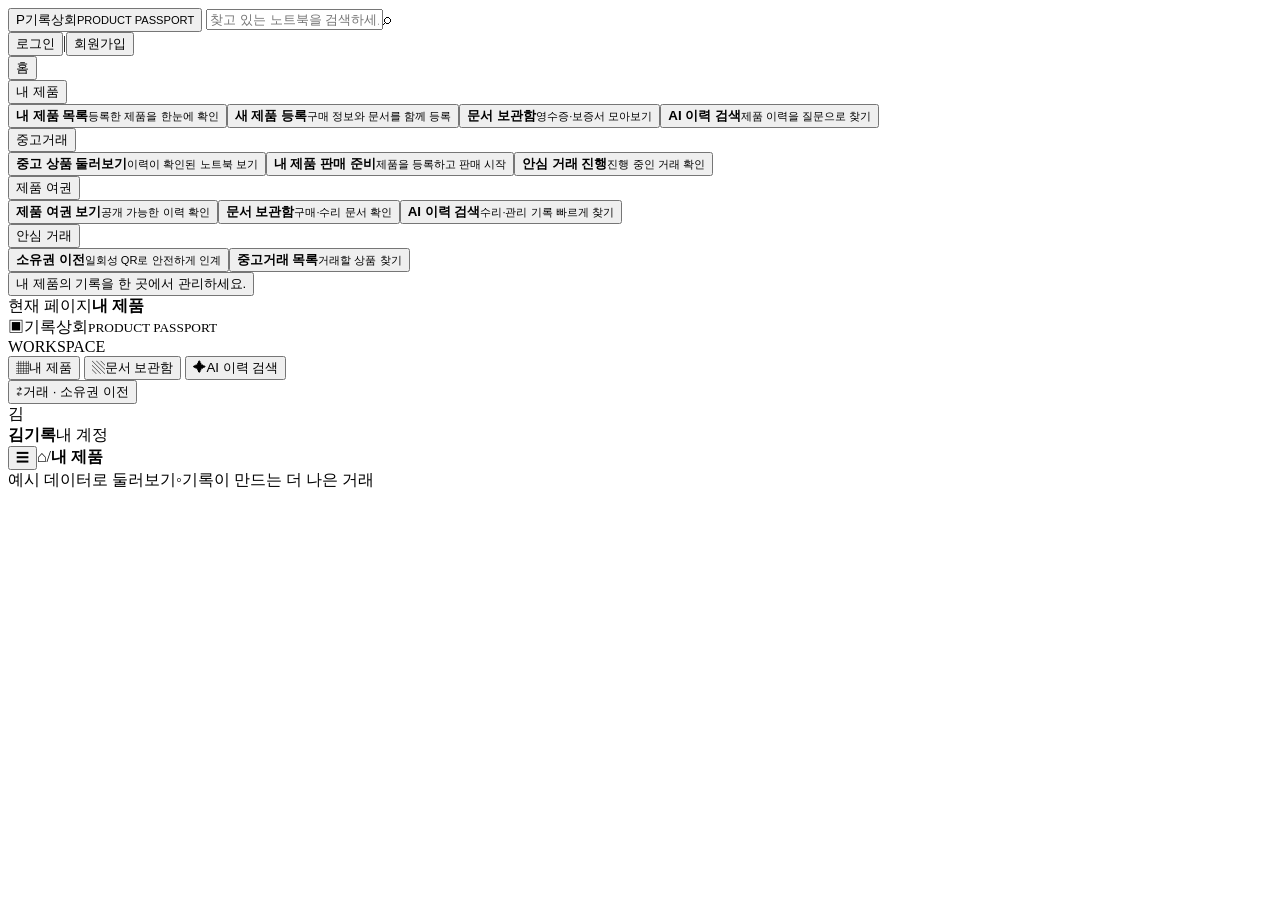
==== commit 3c48b0f9: "refactor: 정적 리소스 모듈화(css/js/pages 분리) 및 정적 경로 보안 인가 설정 추가" ====
--- a/src/main/resources/static/index.html
+++ b/src/main/resources/static/index.html
@@ -5,18 +5,10 @@
   <meta name="viewport" content="width=device-width, initial-scale=1">
   <title>기록상회</title>
   <link rel="icon" type="image/svg+xml" href="/favicon.svg">
-  <style>
-    :root{--blue:#2864ee;--blue-50:#edf3ff;--ink:#223047;--muted:#8490a0;--line:#dce4ef;--panel:#fff;--canvas:#f4f7fb;--soft:#edf2f8;--green:#2f9b78;--orange:#f6a04b;--red:#ef7070}*{box-sizing:border-box}body{margin:0;background:var(--canvas);color:var(--ink);font-family:Pretendard,"Segoe UI","Malgun Gothic",sans-serif;font-size:12px;letter-spacing:-.35px}button,input,textarea{font:inherit}button{cursor:pointer;border:0;background:none;color:inherit}button:focus-visible,a:focus-visible,input:focus-visible{outline:2px solid var(--blue);outline-offset:2px}.app{min-height:100vh;display:flex}.side{position:fixed;inset:var(--hh,165px) auto 0 0;width:190px;background:#fff;border-right:1px solid var(--line);padding:18px 9px;z-index:5}.logo{display:flex;align-items:center;gap:8px;padding:4px 8px 21px;font-size:13px;font-weight:800}.logo-mark{display:grid;place-items:center;width:23px;height:23px;border-radius:5px;background:var(--blue);color:#fff;font-size:13px}.logo small{display:block;color:#9ba6b6;font-size:7px;letter-spacing:1.1px;margin-top:2px;font-weight:600}.side-label{color:#a0aab9;font-size:7px;letter-spacing:1.4px;padding:10px 12px 7px}.nav{display:grid;gap:3px}.nav button{display:flex;width:100%;align-items:center;gap:9px;padding:9px 11px;border-radius:5px;text-align:left;color:#738196;font-size:10px}.nav button:hover{background:#f5f8fc}.nav button.active{background:#e8f0ff;color:var(--blue);font-weight:700}.nav-icon{width:14px;text-align:center;font-size:13px}.side-divider{height:1px;background:var(--line);margin:12px 8px}.account{position:absolute;bottom:16px;left:12px;right:12px;border:1px solid var(--line);border-radius:7px;padding:10px;display:flex;gap:8px;align-items:center;color:#78869a}.avatar{display:grid;place-items:center;width:20px;height:20px;border-radius:50%;background:#e7edf6;color:#8092ab;font-size:8px}.account strong{display:block;color:#5b6980;font-size:9px}.account span{display:block;font-size:7px;margin-top:3px}.main{margin-left:190px;min-width:0;flex:1}.top{height:48px;background:#fff;border-bottom:1px solid var(--line);display:flex;align-items:center;justify-content:space-between;padding:0 25px;font-size:9px;color:#8b97a8}.crumb{display:flex;align-items:center;gap:7px}.crumb strong{font-weight:600;color:#53627a}.top-right{display:flex;gap:18px;align-items:center}.page{display:none;max-width:1220px;margin:0 auto;padding:25px 32px 42px}.page.active{display:block}.page-title{display:flex;align-items:center;justify-content:space-between;margin-bottom:17px}.page-title h1{font-size:18px;letter-spacing:-.8px;margin:0 0 4px}.page-title p{margin:0;color:#8c98aa;font-size:9px}.button{border:1px solid var(--line);background:#fff;border-radius:4px;padding:7px 12px;font-size:9px;font-weight:600}.button.primary{background:var(--blue);border-color:var(--blue);color:#fff}.button.small{font-size:8px;padding:5px 9px}.summary{display:grid;grid-template-columns:repeat(3,1fr);gap:8px;margin-bottom:15px}.sum{background:#fff;border:1px solid var(--line);border-radius:6px;padding:11px 13px}.sum span{display:block;font-size:8px;color:#8f9aab;margin-bottom:7px}.sum strong{font-size:18px}.sum em{font-style:normal;color:#8f9aab;font-size:8px;margin-left:3px}.section-head{display:flex;justify-content:space-between;align-items:center;margin:13px 0 9px}.section-head h2{font-size:11px;margin:0}.search{width:160px;height:24px;border:1px solid var(--line);border-radius:4px;padding:0 8px;font-size:8px;background:#fff}.product-list{display:grid;gap:8px}.product{min-height:68px;display:grid;grid-template-columns:72px 1fr 86px;align-items:center;gap:12px;padding:9px;background:#fff;border:1px solid #cbd8eb;border-radius:6px}.laptop{height:47px;border-radius:4px;background:#e5ebf3;position:relative;overflow:hidden}.laptop:before{content:'';position:absolute;left:18px;right:18px;top:9px;height:25px;background:#c0ccdb;border-radius:2px}.laptop:after{content:'';position:absolute;left:10px;right:10px;bottom:8px;height:5px;background:#b3c0d0;border-radius:4px}.eyebrow{font-size:7px;color:#6091ed;font-weight:700}.product h3{font-size:10px;margin:3px 0}.meta{font-size:7px;color:#8e9aac}.chip{display:inline-block;background:#f0f4f9;border-radius:3px;padding:3px 5px;color:#7f8da1;font-size:7px;margin-top:5px}.product-action{text-align:right}.product-action button{border:1px solid #bdcbe0;border-radius:4px;padding:5px 8px;font-size:7px;color:#5a6f8f;background:#fff}.workspace{display:grid;grid-template-columns:145px minmax(0,1fr) 158px;min-height:440px;background:#fff;border:1px solid #bdcbe0;border-radius:6px;overflow:hidden}.passport-side{border-right:1px solid var(--line);padding:13px 10px}.mini-device{border:1px solid var(--line);padding:8px;border-radius:5px;font-size:8px;margin:12px 0}.mini-device .laptop{height:34px;margin-bottom:7px}.side-menu{display:grid;gap:3px}.side-menu button{font-size:8px;text-align:left;padding:7px;border-radius:4px;color:#7d8ca0}.side-menu button.active{background:#e8f0ff;color:var(--blue)}.passport-main{padding:16px}.passport-top{display:flex;justify-content:space-between;align-items:flex-start}.passport-top h2{font-size:15px;margin:0 0 4px}.passport-top p{font-size:8px;color:#8b98aa;margin:0}.timeline{border:1px solid #d6e0ed;border-radius:5px;margin-top:14px;padding:12px 16px}.timeline h3{font-size:9px;margin:0 0 12px}.event{position:relative;border-left:1px solid #cfd9e8;padding:0 0 15px 14px}.event:last-child{padding-bottom:0}.event:before{content:'';position:absolute;left:-4px;top:2px;width:6px;height:6px;background:var(--blue);border-radius:50%;box-shadow:0 0 0 2px #fff}.event .date{font-size:7px;color:#8491a2}.event strong{display:block;font-size:8px;margin:4px 0}.event p{margin:0;color:#7e8ba0;font-size:7px}.passport-right{border-left:1px solid var(--line);background:#fbfcfe;padding:13px 10px}.info-card{border:1px solid var(--line);border-radius:5px;padding:10px;margin-bottom:10px}.info-card h3{font-size:8px;margin:0 0 9px}.info-row{display:flex;justify-content:space-between;font-size:7px;color:#8794a6;margin:5px 0}.info-row b{color:#607090}.ai-card{background:#edf4ff;border-radius:5px;padding:9px}.ai-card h3{font-size:8px;margin:0 0 6px}.bubble{background:#fff;border-radius:4px;padding:7px;font-size:7px;color:#7b8aa2;margin:5px 0}.register{background:#fff;border:1px solid #bdcbe0;border-radius:6px;overflow:hidden}.register-bar{height:27px;border-bottom:1px solid var(--line);display:flex;align-items:center;justify-content:space-between;padding:0 13px;font-size:8px}.register-body{padding:21px 28px}.steps{display:flex;gap:42px;align-items:center;margin:12px 0 20px;color:#8b97a9;font-size:8px}.step{display:flex;align-items:center;gap:5px}.num{display:grid;place-items:center;border:1px solid #b7c4d5;width:14px;height:14px;border-radius:50%;font-size:7px}.step.active{color:var(--blue)}.step.active .num{background:var(--blue);color:#fff;border-color:var(--blue)}.two-col{display:grid;grid-template-columns:1fr 1.05fr;gap:10px}.form-card,.upload-card{border:1px solid #d5dfec;border-radius:5px;padding:13px}.form-card h3,.upload-card h3{font-size:9px;margin:0 0 10px}.field{margin:7px 0}.field label{font-size:7px;color:#8794a7;display:block;margin-bottom:3px}.field input{border:1px solid #d7e0ec;border-radius:3px;width:100%;height:24px;padding:0 7px;font-size:8px}.drop{height:72px;border:1px dashed #bdcce0;border-radius:4px;display:grid;place-items:center;color:#8b9ab0;font-size:8px;text-align:center}.doc-preview{margin-top:8px;background:#eaf2ff;border:1px solid #b9d1fa;border-radius:4px;padding:8px;font-size:7px;color:#6d82a5}.docs{display:grid;grid-template-columns:145px minmax(0,1fr);border:1px solid #bdcbe0;border-radius:6px;overflow:hidden;background:#fff}.docs-left{padding:13px 10px;border-right:1px solid var(--line)}.docs-right{padding:15px}.docs-right h2{font-size:14px;margin:0}.alert{margin:11px 0;border:1px solid #fac78f;background:#fff7ed;color:#b36e25;border-radius:4px;padding:8px;font-size:8px}.doc-row{display:grid;grid-template-columns:30px 1fr 88px 55px;align-items:center;gap:8px;border:1px solid var(--line);border-radius:4px;padding:8px;margin:7px 0;font-size:8px}.pdf{display:grid;place-items:center;width:27px;height:32px;border-radius:3px;background:#eff3f8;color:#8091a9;font-size:7px}.doc-row small{display:block;color:#8a97a9;font-size:7px;margin-top:3px}.open{color:var(--green)}.private{color:#6386c8}.market{display:grid;grid-template-columns:1fr 1.1fr;gap:12px}.market-card{background:#fff;border:1px solid #bdcbe0;border-radius:6px;padding:20px}.market-card h2{font-size:15px;margin:8px 0}.market-device{height:100px;background:#e6edf5;border-radius:5px;margin-bottom:13px;display:grid;place-items:center}.market-device .laptop{width:115px;height:66px}.price{font-weight:800;font-size:17px}.option{display:flex;gap:6px;margin:10px 0}.option button{border:1px solid var(--line);border-radius:4px;padding:6px 10px;font-size:8px}.option button.active{border-color:#b9d0fb;color:var(--blue);background:#edf4ff}.checklist{border:1px solid var(--line);border-radius:5px;padding:13px}.checklist h3{font-size:9px;margin:0 0 8px}.checklist p{font-size:8px;color:#7f8da1;margin:7px 0}.score{margin-top:13px;background:#eff5ff;padding:11px;border-radius:4px;color:#6385be;font-size:8px}.trade{background:#fff;border:1px solid #bdcbe0;border-radius:6px;padding:22px}.trade h2{font-size:16px;margin:0 0 6px}.progress{display:flex;justify-content:space-between;margin:24px 0}.progress-step{text-align:center;color:#8794a6;font-size:8px;flex:1;position:relative}.progress-step:before{content:'';display:block;margin:0 auto 6px;width:15px;height:15px;border:1px solid #b7c6da;border-radius:50%;background:#fff}.progress-step.done{color:var(--blue)}.progress-step.done:before{background:var(--blue);border-color:var(--blue);box-shadow:inset 0 0 0 4px #fff}.trade-summary{border:1px solid #d2deeb;border-radius:5px;padding:12px;display:flex;justify-content:space-between;align-items:center;font-size:8px}.handover{display:grid;grid-template-columns:1fr 1fr;gap:10px;margin:12px 0}.handover .info-card{margin:0;min-height:82px}.disabled{background:#e8edf4;color:#9aa6b6;border-color:#e8edf4;float:right;margin-top:4px}.back{color:#657a9c;font-size:8px;margin-bottom:8px}.mobile-menu{display:none}
-    /* Readability scale */
-    body{font-size:14px}.side{width:220px}.main{margin-left:220px}.logo{font-size:16px}.logo-mark{width:28px;height:28px;font-size:16px}.logo small{font-size:8px}.side-label{font-size:8px}.nav button{font-size:12px;padding:11px 12px}.nav-icon{font-size:15px}.account strong{font-size:11px}.account span{font-size:8px}.top{height:56px;font-size:11px}.page{max-width:1100px;padding:31px 40px 48px}.page-title h1{font-size:23px}.page-title p{font-size:11px}.button{font-size:11px;padding:9px 14px}.button.small{font-size:9px;padding:6px 10px}.sum span{font-size:10px}.sum strong{font-size:22px}.sum em{font-size:10px}.section-head h2{font-size:13px}.search{height:28px;width:185px;font-size:10px}.product{min-height:82px;grid-template-columns:85px 1fr 105px;padding:11px;gap:14px}.laptop{height:58px}.laptop:before{top:11px;height:31px}.product h3{font-size:12px}.eyebrow,.meta,.chip,.product-action button{font-size:9px}.chip{padding:4px 6px}.workspace{grid-template-columns:165px minmax(0,1fr) 185px;min-height:360px}.passport-side,.passport-right{padding:15px 12px}.mini-device,.side-menu button{font-size:10px}.passport-main{padding:20px}.passport-top h2{font-size:18px}.passport-top p,.timeline h3{font-size:10px}.event .date,.event p{font-size:9px}.event strong{font-size:10px}.info-card h3,.info-row,.ai-card h3,.bubble{font-size:9px}.register-bar{height:34px;font-size:10px}.register-body{padding:25px 32px}.steps{font-size:10px}.num{width:17px;height:17px;font-size:8px}.form-card h3,.upload-card h3{font-size:11px}.field label,.field input,.drop,.doc-preview{font-size:9px}.field input{height:29px}.docs-left,.docs-right{padding:18px}.docs-right h2{font-size:17px}.alert,.doc-row,.pdf,.doc-row small{font-size:9px}.market-card{padding:24px}.market-card h2{font-size:18px}.price{font-size:20px}.option button,.checklist h3,.checklist p,.score,.trade-summary,.progress-step,.back{font-size:10px}.trade h2{font-size:20px}.trade{padding:28px}
-    @media(max-width:780px){.side{transform:translateX(-100%);transition:.2s}.side.open{transform:none}.main{margin-left:0}.top{padding:0 15px}.mobile-menu{display:block}.page{padding:22px 16px}.workspace{grid-template-columns:1fr}.passport-side,.passport-right{display:none}.summary{gap:5px}.sum{padding:10px}.product{grid-template-columns:60px 1fr 78px;gap:8px}.market,.two-col{grid-template-columns:1fr}.docs{grid-template-columns:1fr}.docs-left{display:none}.top-right{gap:7px}.top-right span{display:none}.doc-row{grid-template-columns:28px 1fr 50px}.doc-row .doc-state{display:none}}
-    /* Screen 04: ownership transfer and QR handover */
-    .handover-screen{background:#fff;border:1px solid #bdcbe0;border-radius:6px;overflow:hidden}.handover-bar{height:34px;border-bottom:1px solid var(--line);padding:0 14px;display:flex;align-items:center;justify-content:space-between;font-size:10px}.handover-body{padding:25px 32px}.handover-title{margin-bottom:18px}.handover-title h1{font-size:21px;margin:0 0 5px}.handover-title p{margin:0;color:#8795a7;font-size:10px}.handover-grid{display:grid;grid-template-columns:1fr 1.05fr;gap:12px}.handover-panel{border:1px solid #d3dfed;border-radius:5px;padding:14px}.handover-panel h2{font-size:11px;margin:0 0 11px}.transfer-product{display:flex;gap:10px;align-items:center;border:1px solid #d4e0ef;border-radius:4px;padding:9px}.transfer-product .laptop{width:57px;height:40px;flex-shrink:0}.transfer-product strong{display:block;font-size:9px}.transfer-product span{display:block;color:#8491a4;font-size:8px;margin-top:4px}.check-title{font-size:9px;font-weight:700;margin:15px 0 6px}.check-line{font-size:8px;color:#74839a;margin:5px 0}.check-line::before{content:'✓';display:inline-grid;place-items:center;width:11px;height:11px;border-radius:3px;background:var(--blue);color:#fff;font-size:7px;margin-right:5px}.qr-box{height:140px;background:#f8fafc;border:1px solid #d6e0ed;border-radius:5px;display:grid;place-items:center}.qr-copy{text-align:center;color:#8693a5;font-size:8px;margin-top:9px}.handover-footer{display:flex;justify-content:flex-end;margin-top:12px}.handover-footer .button{min-width:90px}@media(max-width:780px){.handover-body{padding:20px 16px}.handover-grid{grid-template-columns:1fr}.qr-box{height:120px}}
-    /* Landing page */
-    .landing-page{max-width:none;margin:0;padding:0 0 64px;background:#fff;min-height:100vh}.landing-shell{max-width:1220px;margin:0 auto;padding:0 28px}.landing-notice{height:42px;background:#f5f7fa;color:#566276;display:grid;place-items:center;font-size:12px;font-weight:700}.landing-head{height:104px;display:grid;grid-template-columns:260px minmax(260px,1fr) 210px;align-items:center;gap:30px}.landing-logo{display:flex;align-items:center;gap:10px;font-size:25px;font-weight:800;letter-spacing:-1.5px}.landing-logo .logo-mark{width:34px;height:34px;border-radius:9px;font-size:20px}.landing-logo small{display:block;font-size:8px;letter-spacing:1.4px;color:#8b97a8;margin-top:3px}.landing-search{border-bottom:3px solid var(--blue);display:flex;align-items:center;height:43px}.landing-search input{border:0;outline:0;width:100%;font-size:16px;color:#31425d}.landing-search input::placeholder{color:#9ca7b6}.landing-search span{font-size:25px;color:#2f405b}.landing-account{display:flex;justify-content:flex-end;gap:14px;color:#758198;font-size:12px}.landing-nav{height:60px;display:flex;align-items:center;gap:31px;border-bottom:1px solid #e3e8ef}.landing-nav button{font-size:16px;font-weight:800;letter-spacing:-.7px}.landing-nav .nav-item>button.active{color:var(--blue)}.nav-item{position:relative;height:100%;display:flex;align-items:center}.nav-drop{display:none;position:absolute;top:100%;left:-14px;min-width:230px;padding:8px;background:#fff;border:1px solid #dce5ef;border-radius:12px;box-shadow:0 12px 30px rgba(46,77,116,.15);z-index:30}.nav-item:hover .nav-drop,.nav-item:focus-within .nav-drop{display:block}.nav-drop button{display:block;width:100%;text-align:left;padding:10px 12px;border-radius:8px;white-space:nowrap}.nav-drop button:hover{background:var(--blue-50)}.nav-drop b{display:block;font-size:13px;font-weight:800;color:#25364f;letter-spacing:-.4px}.nav-drop small{display:block;margin-top:3px;font-size:11px;font-weight:500;color:#8592a3}.landing-nav .landing-nav-more{margin-left:auto;color:#66758c;font-size:12px;font-weight:700}.landing-hero{position:relative;margin-top:26px;min-height:395px;overflow:hidden;border-radius:22px;background:#e9f4fb url('/images/hero-laptop-passport.png') center/cover no-repeat}.landing-copy{position:absolute;left:68px;top:72px;max-width:480px}.landing-copy .landing-eyebrow{display:inline-block;background:var(--blue);color:#fff;padding:8px 13px;border-radius:99px;font-size:12px;font-weight:800}.landing-copy h1{margin:14px 0 12px;font-size:49px;line-height:1.12;letter-spacing:-3px;color:#19365d}.landing-copy p{font-size:17px;line-height:1.55;color:#46617f;margin:0 0 22px}.landing-actions{display:flex;gap:9px}.landing-actions .button{padding:11px 18px;font-size:13px;border-radius:7px}.shortcut-grid{display:grid;grid-template-columns:repeat(5,1fr);gap:12px;margin:36px 0 55px}.shortcut{display:grid;justify-items:center;gap:10px;color:#34445e;font-size:13px;font-weight:800}.shortcut i{width:53px;height:53px;border:1px solid #d8e3f1;border-radius:50%;background:#f7faff;display:grid;place-items:center;color:var(--blue);font-style:normal;font-size:25px}.landing-section-head{display:flex;align-items:flex-end;justify-content:space-between;margin-bottom:18px}.landing-section-head h2{margin:0;font-size:28px;letter-spacing:-1.6px}.landing-section-head p{margin:7px 0 0;color:#8592a3;font-size:13px}.landing-section-head button{font-size:12px;color:#587298;font-weight:700}.landing-products{display:grid;grid-template-columns:repeat(3,1fr);gap:18px}.landing-product{overflow:hidden;border:1px solid #dce5ef;border-radius:12px;background:#fff;text-align:left;transition:transform .18s,box-shadow .18s}.landing-product:hover{transform:translateY(-3px);box-shadow:0 10px 25px rgba(46,77,116,.12)}.landing-product img{display:block;width:100%;height:180px;object-fit:cover}.landing-product:nth-child(2) img{object-position:70% center}.landing-product:nth-child(3) img{object-position:100% center}.landing-product-copy{padding:17px}.landing-product-copy .eyebrow{font-size:10px}.landing-product h3{margin:6px 0;font-size:18px;letter-spacing:-.7px}.landing-product p{margin:0;color:#8490a1;font-size:12px}.landing-price{display:block;margin-top:14px;font-size:17px;font-weight:800;color:#253a5c}.landing-badge{position:absolute;right:22px;bottom:20px;border-radius:99px;background:rgba(28,58,93,.9);color:#fff;padding:8px 12px;font-size:11px;font-weight:700}.landing-page~*{ }body:has(#landing.active){background:#fff}body:has(#landing.active) .side{display:none}body:has(#landing.active) .main{margin-left:0}body:has(#landing.active) .top{display:none}@media(max-width:780px){.landing-shell{padding:0 16px}.landing-notice{height:36px;font-size:10px}.landing-head{height:74px;grid-template-columns:1fr auto;gap:12px}.landing-logo{font-size:20px}.landing-logo .logo-mark{width:29px;height:29px}.landing-search{grid-row:2;grid-column:1/3;height:37px}.landing-head{height:123px}.landing-account{font-size:10px;gap:8px}.landing-nav{height:49px;gap:17px;overflow:auto}.landing-nav button{white-space:nowrap;font-size:13px}.landing-nav .landing-nav-more{display:none}.landing-hero{margin-top:17px;min-height:410px;background-position:65% center}.landing-copy{left:26px;top:42px;max-width:280px}.landing-copy h1{font-size:34px;letter-spacing:-2px}.landing-copy p{font-size:13px;max-width:235px}.landing-actions .button{font-size:11px;padding:9px 12px}.shortcut-grid{grid-template-columns:repeat(5,1fr);gap:4px;margin:26px 0 40px}.shortcut{font-size:10px;text-align:center}.shortcut i{width:41px;height:41px;font-size:19px}.landing-section-head h2{font-size:22px}.landing-products{grid-template-columns:1fr;gap:11px}.landing-product{display:grid;grid-template-columns:120px 1fr}.landing-product img{height:130px}.landing-product-copy{padding:14px}.landing-product h3{font-size:15px}.landing-price{font-size:14px;margin-top:8px}}
-    /* Global fixed header */
-    :root{--hh:165px}.site-header{position:sticky;top:0;z-index:20;background:#fff}@media(max-width:780px){:root{--hh:173px}.nav-drop{display:none!important}}
-  </style>
+  <link rel="stylesheet" href="/css/base.css">
+  <link rel="stylesheet" href="/css/handover.css">
+  <link rel="stylesheet" href="/css/landing.css">
+  <link rel="stylesheet" href="/css/header.css">
 </head>
 <body>
   <header class="site-header"><div class="landing-shell">
@@ -31,6 +23,7 @@
   </div></header>
   <div class="app">
     <aside class="side" id="side">
+      <div class="side-current"><span>현재 페이지</span><strong id="side-crumb">내 제품</strong></div>
       <div class="logo" data-page="landing" role="button" tabindex="0" style="cursor:pointer"><span class="logo-mark">▣</span><span>기록상회<small>PRODUCT PASSPORT</small></span></div>
       <div class="side-label">WORKSPACE</div>
       <nav class="nav">
@@ -43,81 +36,19 @@
       <div class="account"><span class="avatar">김</span><div><strong>김기록</strong><span>내 계정</span></div></div>
     </aside>
     <main class="main">
-      <section class="landing-page page active" id="landing">
-        <div class="landing-notice">제품 여권으로 확인하는 안심 중고거래, 기록상회에서 시작하세요.</div>
-        <div class="landing-shell">
-          <section class="landing-hero">
-            <div class="landing-copy"><span class="landing-eyebrow">기록상회 제품 여권</span><h1>기록이 남아<br>더 안심되는 거래</h1><p>구매부터 수리, 다음 소유자에게 전달하는 순간까지 제품의 이야기를 확인하세요.</p><div class="landing-actions"><button class="button primary" data-page="home">내 제품 보기</button><button class="button" data-page="register">제품 등록하기</button></div></div>
-            <span class="landing-badge">검증된 제품 이력</span>
-          </section>
-          <div class="shortcut-grid"><button class="shortcut" data-page="register"><i>＋</i><span>제품 등록</span></button><button class="shortcut" data-page="passport"><i>▤</i><span>제품 여권</span></button><button class="shortcut" data-page="documents"><i>▣</i><span>문서 보관</span></button><button class="shortcut" data-page="ai"><i>✦</i><span>AI 이력 확인</span></button><button class="shortcut" data-page="trade"><i>⌁</i><span>안심 거래</span></button></div>
-          <div class="landing-section-head"><div><h2>지금 확인할 수 있는 상품</h2><p>제품 이력과 상태를 먼저 확인하고 거래하세요.</p></div><button data-page="market">상품 전체 보기 →</button></div>
-          <div class="landing-products">
-            <button class="landing-product" data-page="passport"><img src="/images/hero-laptop-passport.png" alt="MacBook Pro 노트북"><span class="landing-product-copy"><span class="eyebrow">제품 여권 인증 완료</span><h3>MacBook Pro 14″ M3 Pro</h3><p>구매 문서 · 수리 이력 3건 · 보증 확인</p><b class="landing-price">2,150,000원</b></span></button>
-            <button class="landing-product" data-page="passport"><img src="/images/hero-laptop-passport.png" alt="LG gram 노트북"><span class="landing-product-copy"><span class="eyebrow">문서 확인 가능</span><h3>LG gram 16</h3><p>구매 문서 · 배터리 상태 · 소유 이력</p><b class="landing-price">980,000원</b></span></button>
-            <button class="landing-product" data-page="passport"><img src="/images/hero-laptop-passport.png" alt="중고 노트북 상품"><span class="landing-product-copy"><span class="eyebrow">안심 거래 진행 중</span><h3>MacBook Air 15″</h3><p>정품 인증 · 제품 상태 · 인계 예약</p><b class="landing-price">1,240,000원</b></span></button>
-          </div>
-        </div>
-      </section>
+      <section class="landing-page page active" id="landing"></section>
       <header class="top"><div class="crumb"><button class="mobile-menu" id="menu">☰</button><span>⌂</span><span>/</span><strong id="crumb">내 제품</strong></div><div class="top-right"><span>예시 데이터로 둘러보기</span><span>◦</span><span>기록이 만드는 더 나은 거래</span></div></header>
 
-      <section class="page" id="home">
-        <div class="page-title"><div><h1>내 제품</h1><p>함께한 시간부터 다음 주인까지, 제품의 이야기를 모아보세요.</p></div><button class="button primary" data-page="register">＋ 새 제품 등록</button></div>
-        <div class="summary"><div class="sum"><span>등록 제품</span><strong>2</strong><em>개</em></div><div class="sum"><span>구매한 제품</span><strong>1</strong><em>개</em></div><div class="sum"><span>최근 업데이트</span><strong style="font-size:11px">2026.09.21</strong></div></div>
-        <div class="section-head"><h2>등록된 제품</h2><input class="search" placeholder="⌕ 제품명 또는 사양 검색"></div>
-        <div class="product-list">
-          <article class="product"><div class="laptop"></div><div><span class="eyebrow">여권 인증 완료</span><h3>MacBook Pro 14″ M3 Pro</h3><div class="meta">Apple · 구매일 2024.02.14 · 보유 중</div><span class="chip">M3 Pro · 18GB · 512GB</span></div><div class="product-action"><button data-page="passport">여권 보기 →</button></div></article>
-          <article class="product"><div class="laptop"></div><div><span class="eyebrow">등록 정보 있음</span><h3>LG gram 16</h3><div class="meta">LG전자 · 구매일 2023.09.20 · 보유 중</div><span class="chip">Core i5 · 16GB · 256GB</span></div><div class="product-action"><button data-page="passport">관리 시작하기</button></div></article>
-        </div>
-      </section>
-
-      <section class="page" id="passport">
-        <div class="page-title"><div><div class="back">← 내 제품</div><h1>MacBook Pro 14″ M3 Pro</h1><p>제품의 관리 기록과 공개 가능한 여권 정보를 확인하세요.</p></div><button class="button">＋ 이력 추가</button></div>
-        <div class="workspace"><aside class="passport-side"><div class="eyebrow">PRODUCT PASSPORT</div><div class="mini-device"><div class="laptop"></div><strong>MacBook Pro 14″</strong><div class="meta">M3 Pro · 보유 중</div></div><div class="side-menu"><button class="active">이력 타임라인</button><button>문서 보관함</button><button>AI 이력 검색</button><button>소유권 이전</button></div></aside><div class="passport-main"><div class="passport-top"><div><h2>제품 생애주기</h2><p>기록된 관리 이력을 시간순으로 확인합니다.</p></div><button class="button small">＋ 이력 추가</button></div><div class="timeline"><h3>제품의 타임라인</h3><div class="event"><div class="date">2024.08.12 · 수리</div><strong>Apple 가로수길 · 탑케이스 정품 교체</strong><p>배터리 교체 완료 · 성능 100%</p></div><div class="event"><div class="date">2024.03.15 · 점검</div><strong>정기 하드웨어 무상 점검</strong><p>Apple 공식 서비스센터 · 정상 작동</p></div><div class="event"><div class="date">2023.02.14 · 구매</div><strong>제품의 첫 이야기가 시작됐어요</strong><p>Apple 공식 스토어 · 구매 영수증 첨부</p></div></div></div><aside class="passport-right"><div class="info-card"><h3>여권 요약</h3><div class="info-row"><span>구매일</span><b>2024.02.14</b></div><div class="info-row"><span>보증 만료</span><b style="color:var(--blue)">2027.02.13</b></div><div class="info-row"><span>소유 / 교체</span><b>1 / 1</b></div><div class="info-row"><span>공개 문서</span><b>3</b></div></div><div class="ai-card"><h3>AI 이력 검색</h3><div class="bubble">배터리 교체 이력이 있나요?</div><div class="bubble" style="background:#dfeeff;color:#4f78bd">네, 2024년 3월 공식 서비스센터에서 배터리를 교체했어요.</div><div class="bubble">제품 이력에 대해 물어보세요</div></div></aside></div>
-      </section>
-
-      <section class="page" id="register"><div class="register"><div class="register-bar"><b>기록상회</b><span>저장 나가기</span></div><div class="register-body"><div class="page-title"><div><h1>새 제품 등록</h1><p>제품의 첫 이야기를 기록하고 디지털 여권을 발급하세요.</p></div></div><div class="steps"><span class="step active"><b class="num">1</b>기본 정보</span><span class="step active"><b class="num">2</b>문서 업로드</span><span class="step"><b class="num">3</b>검토 · 저장</span></div><div class="two-col"><section class="form-card"><h3>노트북 정보</h3><div class="field"><label>제조사</label><input value="Apple"></div><div class="field"><label>모델명</label><input value="MacBook Pro 14″ M3 Pro"></div><div class="field"><label>시리얼 번호</label><input value="예: FVF5XKJXQ0SD"></div><p class="meta">제품 식별을 위해 필요한 정보만 수집합니다.</p></section><section class="upload-card"><h3>구매 문서 업로드</h3><div class="drop">＋<br>영수증 또는 명세서 파일을 올리세요<br><span class="meta">JPG, PNG, PDF · 최대 10MB</span></div><div class="doc-preview"><b>AI 추출 결과 · 사용자 확인 필요</b><br><br>구매일 <span style="margin-left:38px">2024.02.14</span><br>구매처 <span style="margin-left:38px">Apple 가로수길</span><button class="button small" style="float:right">수정하기</button></div></section></div><div style="text-align:right;margin-top:12px"><button class="button primary">검토하고 저장</button></div></div></div></section>
-
-      <section class="page" id="documents"><div class="docs"><aside class="docs-left"><div class="eyebrow">PRODUCT PASSPORT</div><div class="side-menu" style="margin-top:15px"><button class="active">문서 보관함</button><button>영수증 1</button><button>수리 명세서 1</button><button>보증 문서 1</button></div></aside><div class="docs-right"><div class="page-title"><div><h2>MacBook Pro 14″ 문서</h2><p>문서별 공개 범위와 AI 검수 상태를 관리합니다.</p></div><button class="button primary">＋ 문서 업로드</button></div><div class="alert"><b>개인정보 안내</b><br>문서에 포함된 개인정보는 공개 전 마스킹이 필요합니다.</div><div class="doc-row"><span class="pdf">PDF</span><div><b>구매영수증.pdf</b><small>2024.02.14 · 1.2MB</small></div><span class="open">공개 · AI 검수 완료</span><button class="button small">공개 설정</button></div><div class="doc-row"><span class="pdf">PDF</span><div><b>AppleCare+ 보증서.pdf</b><small>2024.02.14 · 0.8MB</small></div><span class="open">공개 가능</span><button class="button small">공개 설정</button></div><div class="doc-row"><span class="pdf">PDF</span><div><b>수리명세서_240520.pdf</b><small>2024.05.20 · 0.9MB</small></div><span class="private">나만 보기</span><button class="button small">공개 설정</button></div></div></div></section>
-
-      <section class="page" id="market"><div class="page-title"><div><div class="back">← 기록상회 마켓</div><h1>MacBook Pro 판매하기</h1><p>관리 이력과 제품 여권을 함께 보여주면 더 신뢰받을 수 있어요.</p></div></div><div class="market"><section class="market-card"><div class="market-device"><div class="laptop"></div></div><span class="eyebrow">여권 인증 완료</span><h2>MacBook Pro 14″ M3 Pro</h2><div class="meta">2023.12 구매 · 이력 3건</div><div class="price">2,150,000원</div><div class="option"><button class="active">즉시 거래</button><button>직거래 선호</button></div><div class="field"><label>판매 설명</label><input value="실사용으로 깨끗하게 관리한 제품입니다."></div></section><section class="market-card"><div class="checklist"><h3>구매자에게 공개되는 여권</h3><p>✓ 제품 최초 등록 정보</p><p>✓ 수리 / 점검 이력 3건</p><p>✓ 공개 문서 및 보증 기간</p></div><div class="checklist" style="margin-top:10px"><h3>공개되지 않는 정보</h3><p>이전 소유자의 연락처, 결제 정보, 비공개 문서는 전달되지 않아요.</p></div><div class="score"><b>신뢰 점수</b><strong style="float:right;font-size:16px">92 / 100</strong><br><br>공식 문서와 관리 이력이 확인된 제품입니다.</div><button class="button primary" style="float:right;margin-top:12px">판매글 미리보기</button></section></div></section>
-
-      <section class="page" id="trade"><div class="trade"><div class="back">← 거래 상세 보기 #20260923</div><h2>거래 진행 중</h2><p class="meta">제품의 실물과 이력을 확인하고 다음 소유자에게 안전하게 전달하세요.</p><div class="progress"><span class="progress-step done">거래 준비</span><span class="progress-step done">현장 확인</span><span class="progress-step">제품 인수</span><span class="progress-step">소유권 이전</span></div><div class="trade-summary"><div><b>MacBook Pro 14″ M3 Pro</b><br><span class="meta">2,150,000원 · 구매자 김OO · 2026.09.21 14:00</span></div><a style="color:var(--blue)">제품 여권 보기</a></div><div class="handover"><div class="info-card"><h3>판매자가 해야 할 일</h3><div class="meta">✓ 제품의 외관·작동 상태 확인<br>✓ 구매자에게 QR 코드 제시</div></div><div class="info-card"><h3>구매자가 해야 할 일</h3><div class="meta">✓ 제품 실물·사양 확인<br>✓ 제품 여권과 소유권 인수</div></div></div><button class="button disabled">2차 확인을 완료한 뒤 진행</button></div></section>
+      <section class="page" id="home"></section>
+      <section class="page" id="passport"></section>
+      <section class="page" id="register"></section>
+      <section class="page" id="documents"></section>
+      <section class="page" id="market"></section>
+      <section class="page" id="trade"></section>
     </main>
   </div>
-  <script>
-    const pageNames={home:'내 제품',passport:'제품 여권',register:'새 제품 등록',documents:'문서 보관함',ai:'AI 이력 검색',market:'중고 거래',trade:'거래 · 소유권 이전'};
-    const show=(name)=>{const target=(name==='documents'||name==='ai')?'passport':name;document.querySelectorAll('.page').forEach(page=>page.classList.toggle('active',page.id===target));document.querySelectorAll('[data-page]').forEach(button=>button.classList.toggle('active',button.dataset.page===name));document.querySelector('#crumb').textContent=pageNames[name];document.querySelector('#side').classList.remove('open');window.scrollTo(0,0)};
-    pageNames.landing='홈';
-    document.addEventListener('click',(event)=>{const target=event.target.closest('[data-page]');if(target)show(target.dataset.page)});
-    document.querySelector('#trade').innerHTML=`
-      <div class="handover-screen">
-        <div class="handover-bar"><b>기록상회</b><span>도움말</span></div>
-        <div class="handover-body">
-          <div class="handover-title"><h1>소유권 이전</h1><p>제품의 이력은 이어가고, 이전 소유자의 개인정보는 안전하게 분리합니다.</p></div>
-          <div class="handover-grid">
-            <section class="handover-panel">
-              <h2>이전할 제품</h2>
-              <div class="transfer-product"><div class="laptop"></div><div><span class="eyebrow">여권 인증 완료</span><strong>MacBook Pro 14″ M3 Pro</strong><span>DFP-81A-7D39 · 보유 중</span></div></div>
-              <div class="check-title">전달되는 정보</div>
-              <div class="check-line">제품 기본 정보와 공개된 이력</div>
-              <div class="check-line">공개 문서와 보증 기간</div>
-              <div class="check-line">제품 사용·관리 이력</div>
-              <div class="check-title">전달되지 않는 정보</div>
-              <div class="meta">이전 소유자의 이름, 연락처, 결제 정보와 비공개 문서는 전달되지 않습니다.</div>
-            </section>
-            <section class="handover-panel">
-              <h2>일회성 인계 QR</h2>
-              <div class="qr-box" aria-label="소유권 이전 QR 코드">
-                <svg viewBox="0 0 150 150" width="112" height="112" aria-hidden="true"><rect width="150" height="150" fill="#fff"/><g fill="#17253b"><path d="M10 10h38v38H10zM17 17h24v24H17zM24 24h10v10H24zM102 10h38v38h-38zM109 17h24v24h-24zM116 24h10v10h-10zM10 102h38v38H10zM17 109h24v24H17zM24 116h10v10H24zM62 12h10v11H62zM78 20h11v10H78zM56 35h12v12H56zM74 42h10v10H74zM88 54h12v12H88zM56 62h10v10H56zM70 66h12v12H70zM88 74h10v10H88zM106 58h11v11h-11zM122 66h10v10h-10zM56 86h12v12H56zM72 94h10v10H72zM88 90h12v12H88zM106 86h12v12h-12zM122 102h10v12h-10zM56 110h10v10H56zM72 118h12v12H72zM92 110h10v12H92zM108 122h10v10h-10z"/></g></svg>
-              </div>
-              <div class="qr-copy">30분 후 만료 · 1회 사용<br><button class="button small" style="margin-top:7px">QR 코드 다시 생성</button></div>
-            </section>
-          </div>
-          <div class="handover-footer"><button class="button primary">안전하게 소유권 이전</button></div>
-        </div>
-      </div>`;
-    document.querySelector('#menu').addEventListener('click',()=>document.querySelector('#side').classList.toggle('open'));
-  </script>
+  <script src="/js/pages.js"></script>
+  <script src="/js/app.js"></script>
+  <script src="/js/trade.js"></script>
 </body>
 </html>
